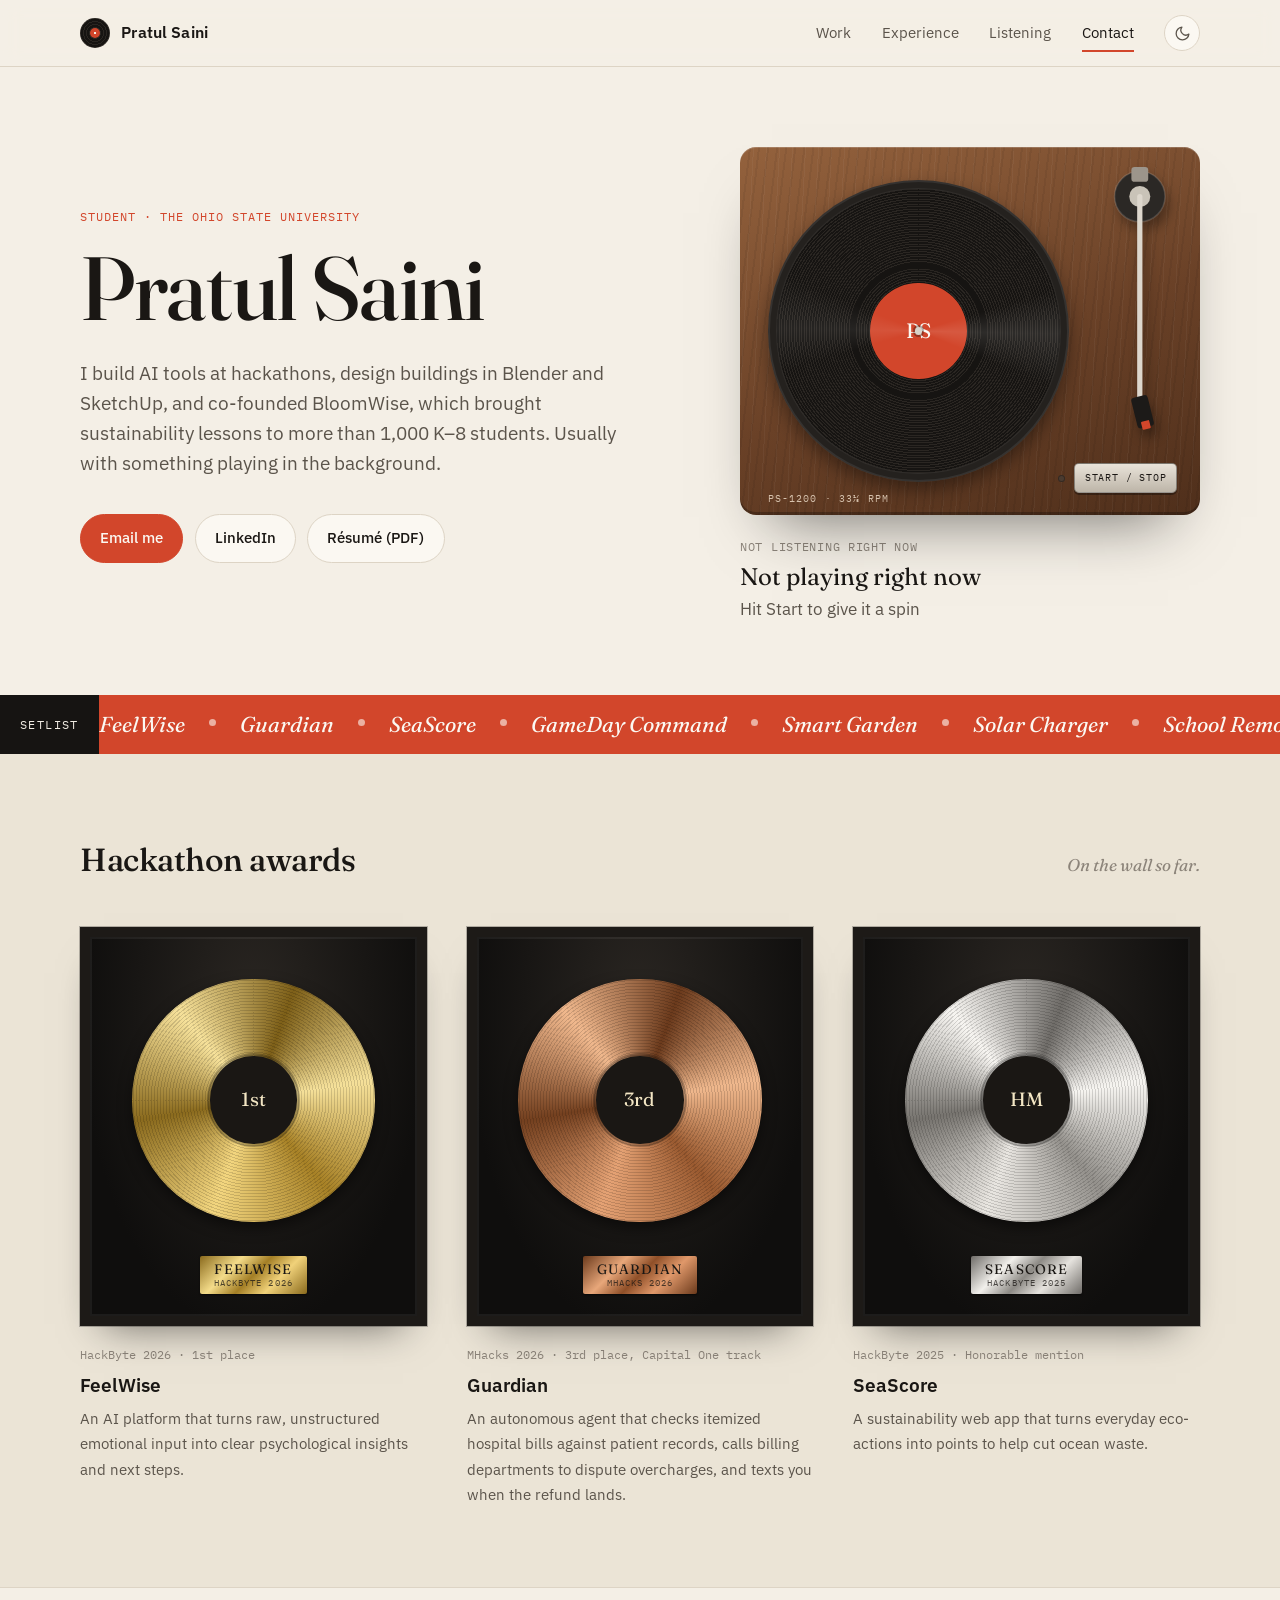
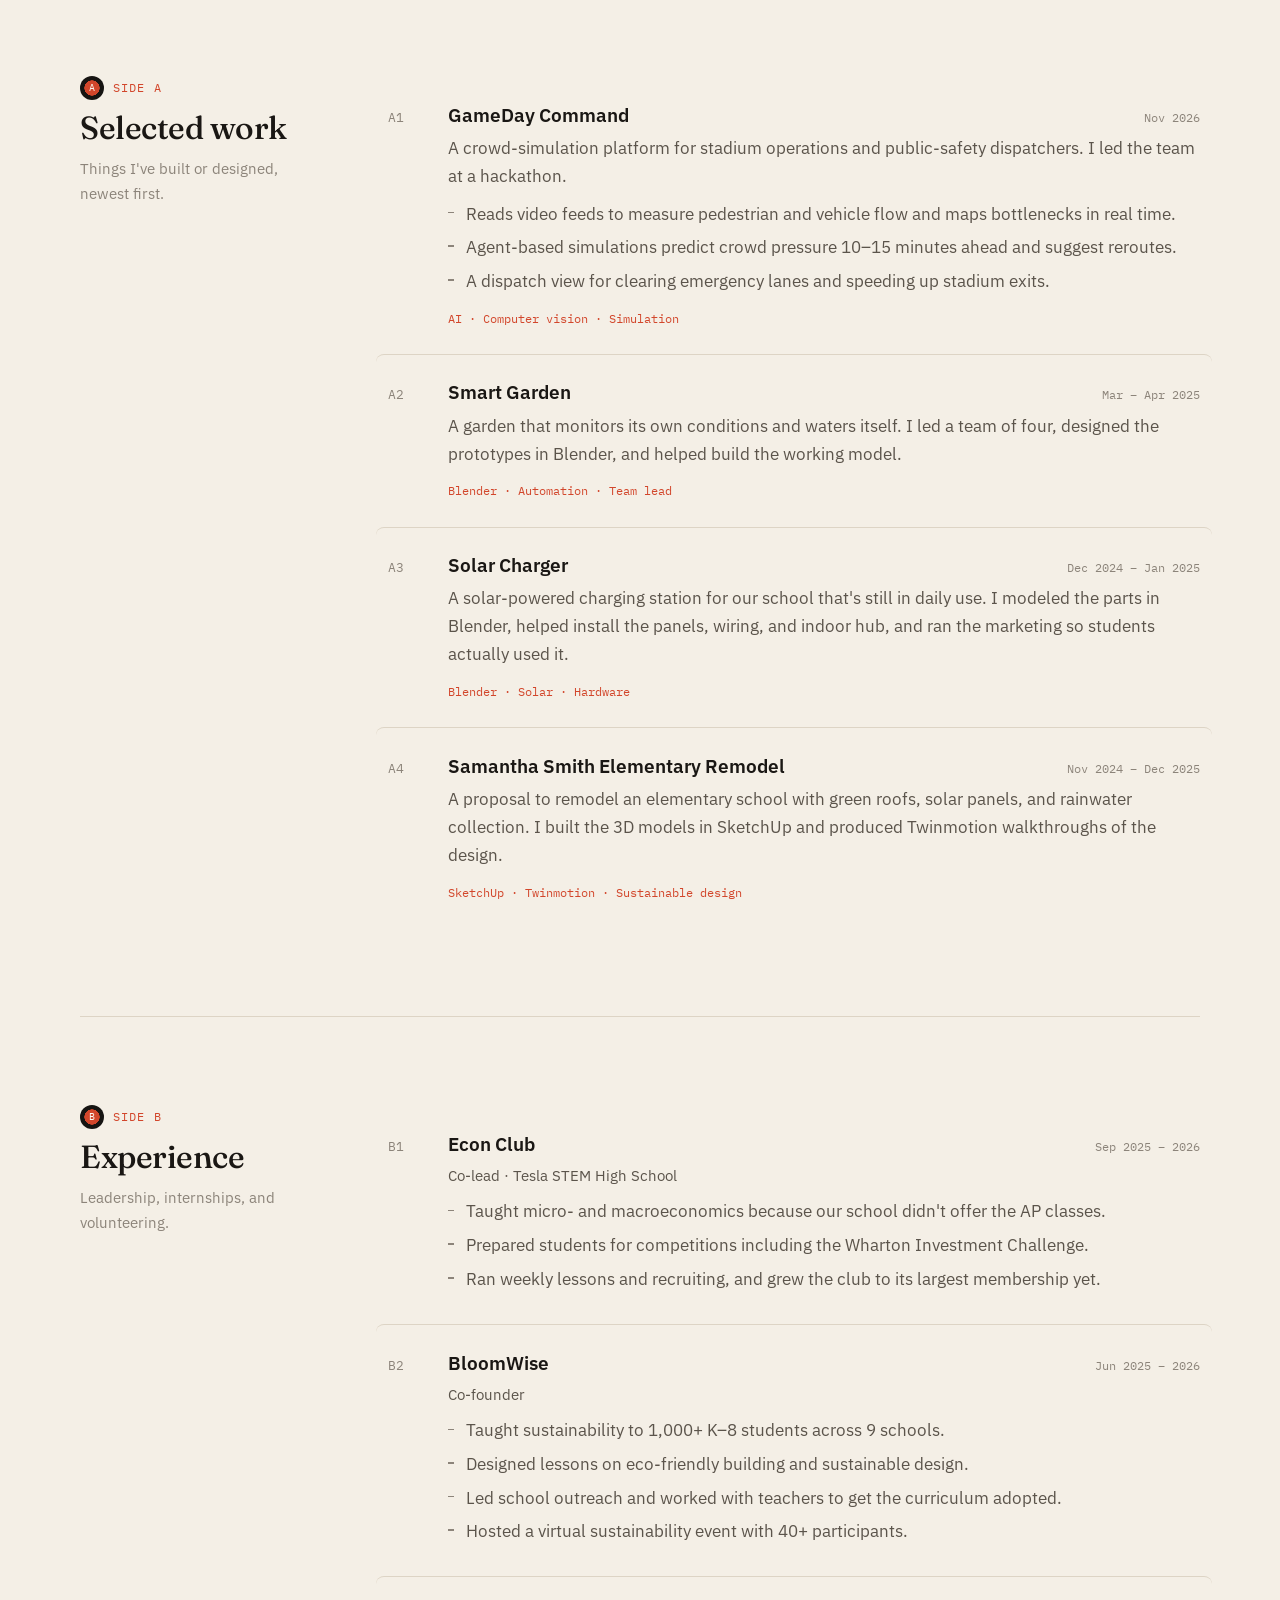
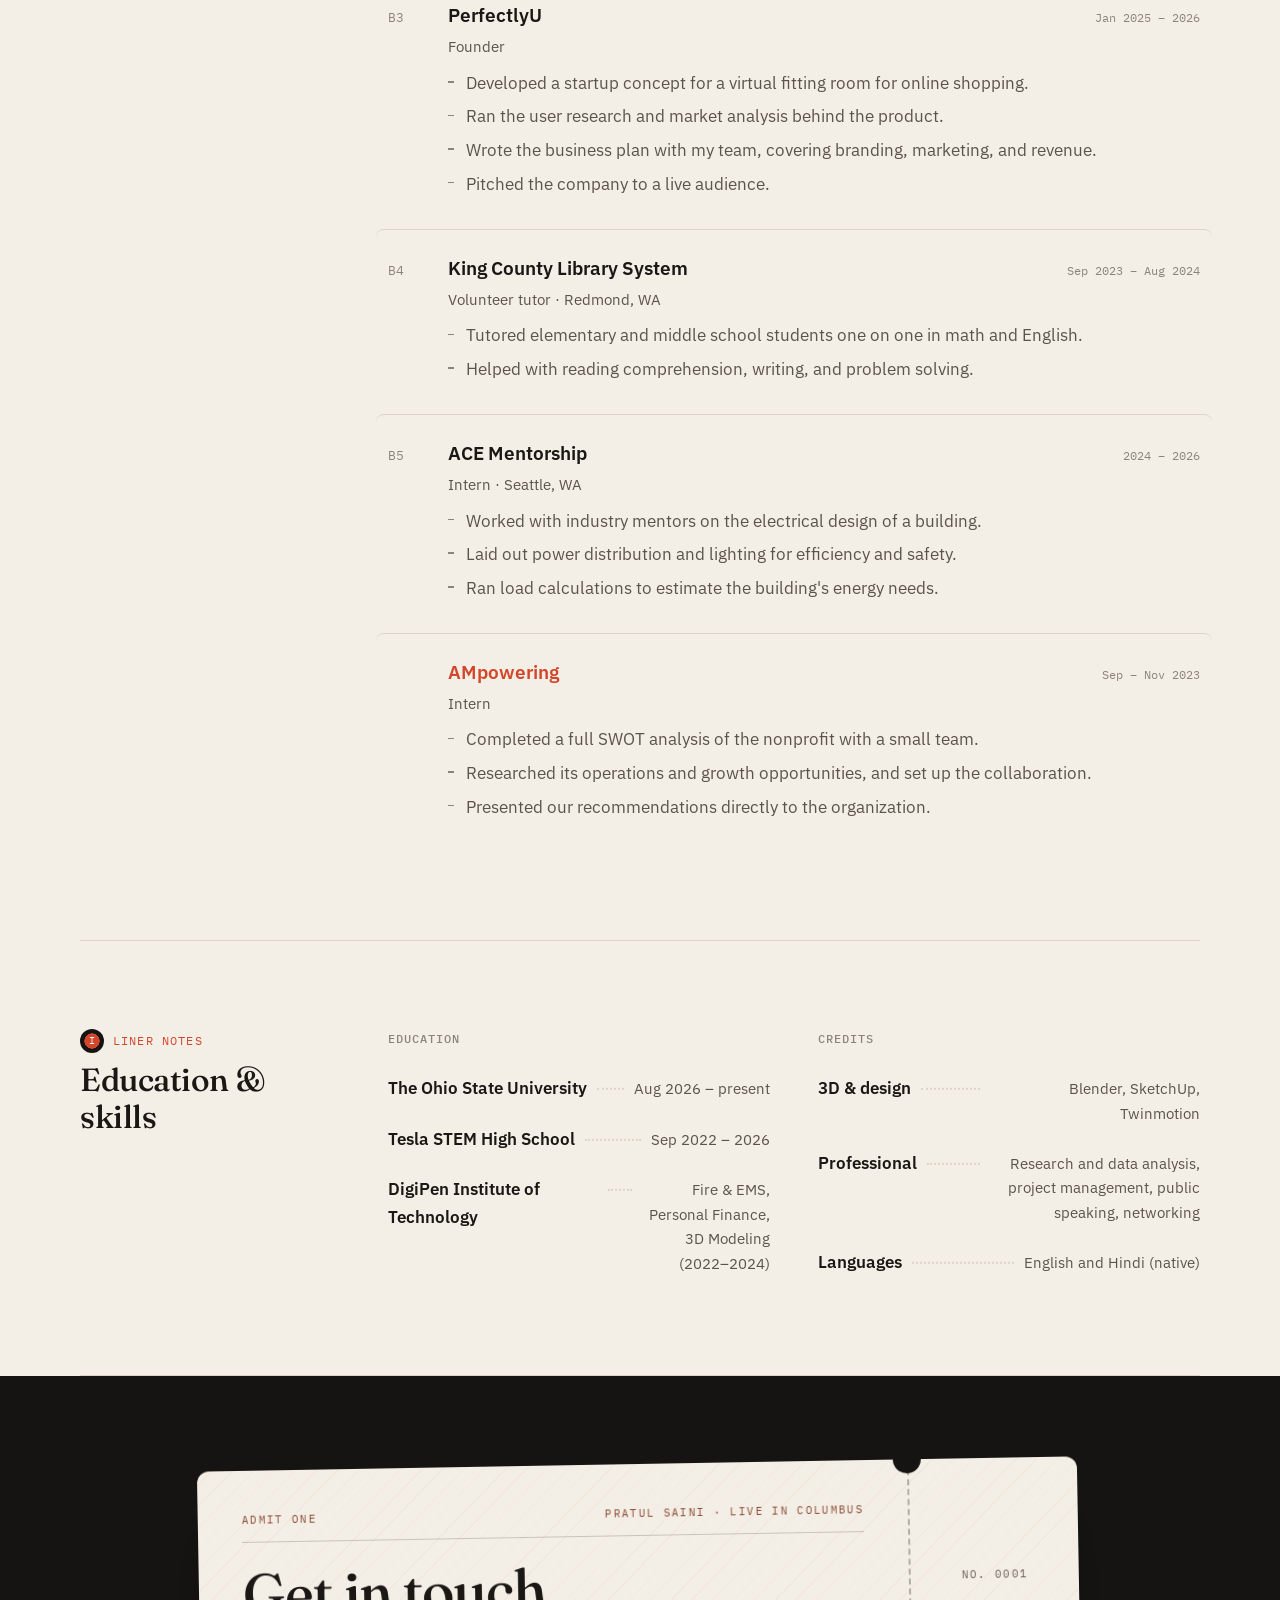
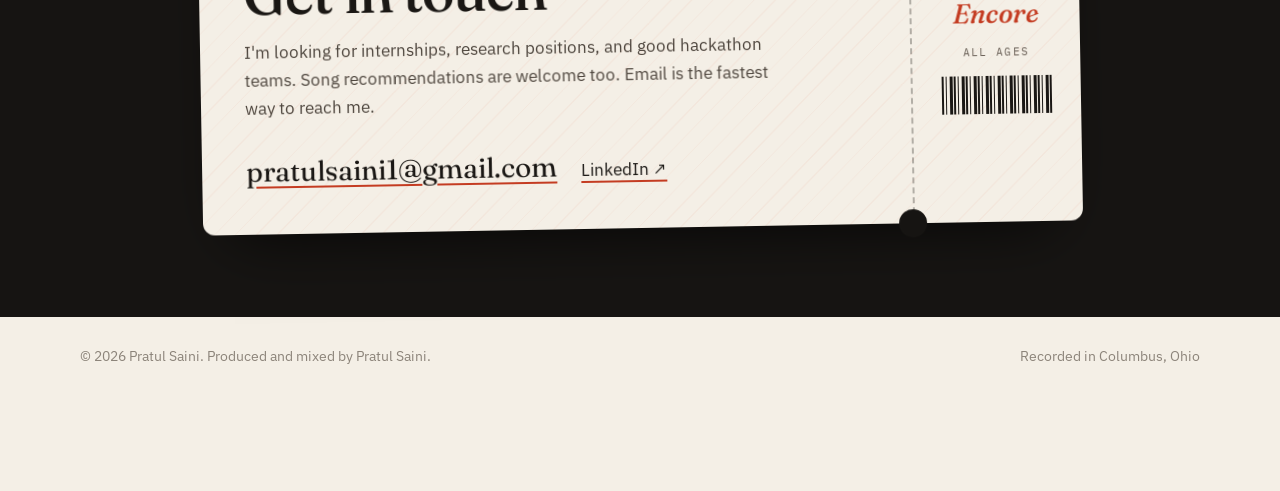
==== public/index.html @ 032ec149 "Turntable, setlist ticker, award plaques, page player, and ticket contact" ====
<!DOCTYPE html>
<html lang="en">
<head>
  <meta charset="UTF-8" />
  <meta name="viewport" content="width=device-width, initial-scale=1.0" />
  <title>Pratul Saini</title>
  <meta name="description" content="Pratul Saini, student at The Ohio State University. Hackathon projects, 3D design, BloomWise, and what I'm listening to." />
  <meta property="og:title" content="Pratul Saini" />
  <meta property="og:description" content="Student at The Ohio State University. Hackathon projects, 3D design, BloomWise, and what I'm listening to." />
  <meta property="og:url" content="https://pratulsaini.fyi" />
  <meta name="theme-color" content="#f4efe6" />
  <link rel="icon" href="data:image/svg+xml,<svg xmlns='http://www.w3.org/2000/svg' viewBox='0 0 100 100'><circle cx='50' cy='50' r='48' fill='%23161412'/><circle cx='50' cy='50' r='34' fill='none' stroke='%23332f2a' stroke-width='2'/><circle cx='50' cy='50' r='26' fill='none' stroke='%23332f2a' stroke-width='2'/><circle cx='50' cy='50' r='17' fill='%23d2462b'/><circle cx='50' cy='50' r='3' fill='%23f4efe6'/></svg>" />
  <link rel="preconnect" href="https://fonts.googleapis.com" />
  <link rel="preconnect" href="https://fonts.gstatic.com" crossorigin />
  <link href="https://fonts.googleapis.com/css2?family=Fraunces:ital,opsz,wght@0,9..144,400;0,9..144,500;0,9..144,600;1,9..144,400;1,9..144,500&family=IBM+Plex+Sans:wght@400;500;600&family=IBM+Plex+Mono:wght@400;500&display=swap" rel="stylesheet" />
  <link rel="stylesheet" href="styles.css" />
  <!-- Apply the saved theme before the page paints. Light is the default. -->
  <script>
    if (localStorage.getItem('theme') === 'dark') document.documentElement.dataset.theme = 'dark';
  </script>
</head>
<body>
  <header class="nav">
    <div class="wrap nav-inner">
      <a href="#top" class="mark">
        <span class="mark-disc" aria-hidden="true"></span>
        <span class="mark-name">Pratul Saini</span>
      </a>
      <nav aria-label="Sections">
        <a href="#work">Work</a>
        <a href="#experience">Experience</a>
        <a href="#listening">Listening</a>
        <a href="#contact">Contact</a>
        <button class="theme-toggle" id="theme-toggle" type="button" aria-label="Switch to dark mode">
          <svg class="icon-moon" viewBox="0 0 24 24" width="17" height="17" aria-hidden="true"><path d="M21 12.8A9 9 0 1 1 11.2 3a7 7 0 0 0 9.8 9.8z" fill="none" stroke="currentColor" stroke-width="1.8" stroke-linecap="round" stroke-linejoin="round"/></svg>
          <svg class="icon-sun" viewBox="0 0 24 24" width="17" height="17" aria-hidden="true"><circle cx="12" cy="12" r="4.2" fill="none" stroke="currentColor" stroke-width="1.8"/><path d="M12 2.5v2.2M12 19.3v2.2M4.6 4.6l1.6 1.6M17.8 17.8l1.6 1.6M2.5 12h2.2M19.3 12h2.2M4.6 19.4l1.6-1.6M17.8 6.2l1.6-1.6" stroke="currentColor" stroke-width="1.8" stroke-linecap="round"/></svg>
        </button>
      </nav>
    </div>
  </header>

  <main id="top">
    <!-- Hero -->
    <section class="hero wrap" id="intro" data-track="Intro">
      <div class="hero-main">
        <p class="kicker">Student · The Ohio State University</p>
        <h1>Pratul Saini</h1>
        <p class="hero-lede">
          I build AI tools at hackathons, design buildings in Blender and SketchUp, and
          co-founded BloomWise, which brought sustainability lessons to more than 1,000 K–8
          students. Usually with something playing in the background.
        </p>
        <div class="actions">
          <a class="btn btn-solid" href="mailto:pratulsaini1@gmail.com">Email me</a>
          <a class="btn" href="https://www.linkedin.com/in/pratul-saini-226a77290" target="_blank" rel="noopener">LinkedIn</a>
          <button class="btn" type="button" id="print-resume">Résumé (PDF)</button>
        </div>
      </div>

      <!-- Turntable + live now playing. Filled in by the script at the bottom. -->
      <div class="player" id="player" aria-live="polite">
        <div class="turntable" id="deck">
          <div class="platter" aria-hidden="true">
            <div class="vinyl"><div class="label" id="label"><span class="label-text">PS</span></div></div>
          </div>
          <svg class="tonearm" viewBox="0 0 70 260" aria-hidden="true">
            <circle cx="35" cy="30" r="24" class="arm-base" />
            <circle cx="35" cy="30" r="10" class="arm-pivot" />
            <rect x="27" y="2" width="16" height="14" rx="3" class="arm-weight" />
            <line x1="35" y1="30" x2="35" y2="224" class="arm-rod" />
            <g transform="rotate(-14 35 224)">
              <rect x="27" y="220" width="16" height="30" rx="3" class="arm-head" />
              <rect x="31" y="244" width="8" height="8" rx="1" class="arm-stylus" />
            </g>
          </svg>
          <p class="tt-brand" aria-hidden="true">PS-1200 · 33⅓ RPM</p>
          <div class="tt-controls">
            <span class="led" aria-hidden="true"></span>
            <button class="tt-start" id="tt-start" type="button" aria-pressed="false">Start / Stop</button>
          </div>
        </div>
        <div class="np">
          <p class="np-status"><span class="eq" aria-hidden="true"><i></i><i></i><i></i><i></i></span><span id="np-status">Checking Spotify…</span></p>
          <p class="np-title"><a id="np-title" target="_blank" rel="noopener">Not playing right now</a></p>
          <p class="np-artist" id="np-artist">Hit Start to give it a spin</p>
        </div>
      </div>
    </section>

    <!-- Setlist ticker -->
    <div class="ticker" aria-label="Setlist">
      <span class="ticker-label">Setlist</span>
      <div class="ticker-window">
        <div class="ticker-track">
          <span>FeelWise</span><span>Guardian</span><span>SeaScore</span><span>GameDay Command</span><span>Smart Garden</span><span>Solar Charger</span><span>School Remodel</span><span>BloomWise</span><span>PerfectlyU</span><span>Econ Club</span>
          <span aria-hidden="true">FeelWise</span><span aria-hidden="true">Guardian</span><span aria-hidden="true">SeaScore</span><span aria-hidden="true">GameDay Command</span><span aria-hidden="true">Smart Garden</span><span aria-hidden="true">Solar Charger</span><span aria-hidden="true">School Remodel</span><span aria-hidden="true">BloomWise</span><span aria-hidden="true">PerfectlyU</span><span aria-hidden="true">Econ Club</span>
        </div>
      </div>
    </div>

    <!-- Awards as record plaques -->
    <section class="band" id="awards" data-track="Awards" aria-labelledby="awards-h">
      <div class="wrap">
        <div class="band-head">
          <h2 id="awards-h">Hackathon awards</h2>
          <p>On the wall so far.</p>
        </div>
        <div class="awards">
          <article class="award">
            <div class="plaque gold" aria-hidden="true">
              <div class="plaque-disc"><span>1st</span></div>
              <p class="plate">FeelWise<small>HackByte 2026</small></p>
            </div>
            <p class="event">HackByte 2026 · 1st place</p>
            <h3>FeelWise</h3>
            <p>An AI platform that turns raw, unstructured emotional input into clear psychological insights and next steps.</p>
          </article>
          <article class="award">
            <div class="plaque bronze" aria-hidden="true">
              <div class="plaque-disc"><span>3rd</span></div>
              <p class="plate">Guardian<small>MHacks 2026</small></p>
            </div>
            <p class="event">MHacks 2026 · 3rd place, Capital One track</p>
            <h3>Guardian</h3>
            <p>An autonomous agent that checks itemized hospital bills against patient records, calls billing departments to dispute overcharges, and texts you when the refund lands.</p>
          </article>
          <article class="award">
            <div class="plaque silver" aria-hidden="true">
              <div class="plaque-disc"><span>HM</span></div>
              <p class="plate">SeaScore<small>HackByte 2025</small></p>
            </div>
            <p class="event">HackByte 2025 · Honorable mention</p>
            <h3>SeaScore</h3>
            <p>A sustainability web app that turns everyday eco-actions into points to help cut ocean waste.</p>
          </article>
        </div>
      </div>
    </section>

    <!-- Work -->
    <section id="work" class="section wrap" data-track="Side A · Selected work">
      <div class="section-head">
        <p class="side" data-letter="A">Side A</p>
        <h2>Selected work</h2>
        <p>Things I've built or designed, newest first.</p>
      </div>
      <div class="tracklist">
        <article class="track">
          <span class="no"><span class="no-num">A1</span><span class="no-play" aria-hidden="true">▶</span><span class="no-eq" aria-hidden="true"><i></i><i></i><i></i></span></span>
          <h3>GameDay Command</h3>
          <span class="time">Nov 2026</span>
          <div class="track-body">
            <p>A crowd-simulation platform for stadium operations and public-safety dispatchers. I led the team at a hackathon.</p>
            <ul class="points">
              <li>Reads video feeds to measure pedestrian and vehicle flow and maps bottlenecks in real time.</li>
              <li>Agent-based simulations predict crowd pressure 10–15 minutes ahead and suggest reroutes.</li>
              <li>A dispatch view for clearing emergency lanes and speeding up stadium exits.</li>
            </ul>
            <p class="stack">AI · Computer vision · Simulation</p>
          </div>
        </article>
        <article class="track">
          <span class="no"><span class="no-num">A2</span><span class="no-play" aria-hidden="true">▶</span><span class="no-eq" aria-hidden="true"><i></i><i></i><i></i></span></span>
          <h3>Smart Garden</h3>
          <span class="time">Mar – Apr 2025</span>
          <div class="track-body">
            <p>A garden that monitors its own conditions and waters itself. I led a team of four, designed the prototypes in Blender, and helped build the working model.</p>
            <p class="stack">Blender · Automation · Team lead</p>
          </div>
        </article>
        <article class="track">
          <span class="no"><span class="no-num">A3</span><span class="no-play" aria-hidden="true">▶</span><span class="no-eq" aria-hidden="true"><i></i><i></i><i></i></span></span>
          <h3>Solar Charger</h3>
          <span class="time">Dec 2024 – Jan 2025</span>
          <div class="track-body">
            <p>A solar-powered charging station for our school that's still in daily use. I modeled the parts in Blender, helped install the panels, wiring, and indoor hub, and ran the marketing so students actually used it.</p>
            <p class="stack">Blender · Solar · Hardware</p>
          </div>
        </article>
        <article class="track">
          <span class="no"><span class="no-num">A4</span><span class="no-play" aria-hidden="true">▶</span><span class="no-eq" aria-hidden="true"><i></i><i></i><i></i></span></span>
          <h3>Samantha Smith Elementary Remodel</h3>
          <span class="time">Nov 2024 – Dec 2025</span>
          <div class="track-body">
            <p>A proposal to remodel an elementary school with green roofs, solar panels, and rainwater collection. I built the 3D models in SketchUp and produced Twinmotion walkthroughs of the design.</p>
            <p class="stack">SketchUp · Twinmotion · Sustainable design</p>
          </div>
        </article>
      </div>
    </section>

    <!-- Experience -->
    <section id="experience" class="section wrap" data-track="Side B · Experience">
      <div class="section-head">
        <p class="side" data-letter="B">Side B</p>
        <h2>Experience</h2>
        <p>Leadership, internships, and volunteering.</p>
      </div>
      <div class="tracklist">
        <article class="track">
          <span class="no"><span class="no-num">B1</span><span class="no-play" aria-hidden="true">▶</span><span class="no-eq" aria-hidden="true"><i></i><i></i><i></i></span></span>
          <h3>Econ Club</h3>
          <span class="time">Sep 2025 – 2026</span>
          <div class="track-body">
            <p class="role">Co-lead · Tesla STEM High School</p>
            <ul class="points">
              <li>Taught micro- and macroeconomics because our school didn't offer the AP classes.</li>
              <li>Prepared students for competitions including the Wharton Investment Challenge.</li>
              <li>Ran weekly lessons and recruiting, and grew the club to its largest membership yet.</li>
            </ul>
          </div>
        </article>
        <article class="track">
          <span class="no"><span class="no-num">B2</span><span class="no-play" aria-hidden="true">▶</span><span class="no-eq" aria-hidden="true"><i></i><i></i><i></i></span></span>
          <h3>BloomWise</h3>
          <span class="time">Jun 2025 – 2026</span>
          <div class="track-body">
            <p class="role">Co-founder</p>
            <ul class="points">
              <li>Taught sustainability to 1,000+ K–8 students across 9 schools.</li>
              <li>Designed lessons on eco-friendly building and sustainable design.</li>
              <li>Led school outreach and worked with teachers to get the curriculum adopted.</li>
              <li>Hosted a virtual sustainability event with 40+ participants.</li>
            </ul>
          </div>
        </article>
        <article class="track">
          <span class="no"><span class="no-num">B3</span><span class="no-play" aria-hidden="true">▶</span><span class="no-eq" aria-hidden="true"><i></i><i></i><i></i></span></span>
          <h3>PerfectlyU</h3>
          <span class="time">Jan 2025 – 2026</span>
          <div class="track-body">
            <p class="role">Founder</p>
            <ul class="points">
              <li>Developed a startup concept for a virtual fitting room for online shopping.</li>
              <li>Ran the user research and market analysis behind the product.</li>
              <li>Wrote the business plan with my team, covering branding, marketing, and revenue.</li>
              <li>Pitched the company to a live audience.</li>
            </ul>
          </div>
        </article>
        <article class="track">
          <span class="no"><span class="no-num">B4</span><span class="no-play" aria-hidden="true">▶</span><span class="no-eq" aria-hidden="true"><i></i><i></i><i></i></span></span>
          <h3>King County Library System</h3>
          <span class="time">Sep 2023 – Aug 2024</span>
          <div class="track-body">
            <p class="role">Volunteer tutor · Redmond, WA</p>
            <ul class="points">
              <li>Tutored elementary and middle school students one on one in math and English.</li>
              <li>Helped with reading comprehension, writing, and problem solving.</li>
            </ul>
          </div>
        </article>
        <article class="track">
          <span class="no"><span class="no-num">B5</span><span class="no-play" aria-hidden="true">▶</span><span class="no-eq" aria-hidden="true"><i></i><i></i><i></i></span></span>
          <h3>ACE Mentorship</h3>
          <span class="time">2024 – 2026</span>
          <div class="track-body">
            <p class="role">Intern · Seattle, WA</p>
            <ul class="points">
              <li>Worked with industry mentors on the electrical design of a building.</li>
              <li>Laid out power distribution and lighting for efficiency and safety.</li>
              <li>Ran load calculations to estimate the building's energy needs.</li>
            </ul>
          </div>
        </article>
        <article class="track">
          <span class="no"><span class="no-num">B6</span><span class="no-play" aria-hidden="true">▶</span><span class="no-eq" aria-hidden="true"><i></i><i></i><i></i></span></span>
          <h3>AMpowering</h3>
          <span class="time">Sep – Nov 2023</span>
          <div class="track-body">
            <p class="role">Intern</p>
            <ul class="points">
              <li>Completed a full SWOT analysis of the nonprofit with a small team.</li>
              <li>Researched its operations and growth opportunities, and set up the collaboration.</li>
              <li>Presented our recommendations directly to the organization.</li>
            </ul>
          </div>
        </article>
      </div>
    </section>

    <!-- Listening (hidden until listening data loads) -->
    <section id="listening" class="section full wrap" data-track="On repeat" hidden>
      <div class="section-head">
        <p class="side" data-letter="♪">On repeat</p>
        <h2>What I'm listening to</h2>
        <p>Pulled live from my Spotify listening history. Top picks cover the last month.</p>
      </div>
      <div class="listening">
        <div>
          <h3 class="col-title">Top tracks</h3>
          <ol class="music-list" id="top-tracks"></ol>
        </div>
        <div>
          <h3 class="col-title">Top artists</h3>
          <ol class="music-list artists" id="top-artists"></ol>
        </div>
        <div>
          <h3 class="col-title">Recently played</h3>
          <ul class="music-list" id="recent"></ul>
        </div>
      </div>
    </section>

    <!-- Education & skills -->
    <section id="education" class="section wrap" data-track="Liner notes">
      <div class="section-head">
        <p class="side" data-letter="i">Liner notes</p>
        <h2>Education &amp; skills</h2>
      </div>
      <div class="two-col">
        <div>
          <h3 class="col-title">Education</h3>
          <ul class="credits">
            <li><strong>The Ohio State University</strong><span class="dots"></span><span class="val">Aug 2026 – present</span></li>
            <li><strong>Tesla STEM High School</strong><span class="dots"></span><span class="val">Sep 2022 – 2026</span></li>
            <li><strong>DigiPen Institute of Technology</strong><span class="dots"></span><span class="val">Fire &amp; EMS, Personal Finance, 3D Modeling (2022–2024)</span></li>
          </ul>
        </div>
        <div>
          <h3 class="col-title">Credits</h3>
          <ul class="credits">
            <li><strong>3D &amp; design</strong><span class="dots"></span><span class="val">Blender, SketchUp, Twinmotion</span></li>
            <li><strong>Professional</strong><span class="dots"></span><span class="val">Research and data analysis, project management, public speaking, networking</span></li>
            <li><strong>Languages</strong><span class="dots"></span><span class="val">English and Hindi (native)</span></li>
          </ul>
        </div>
      </div>
    </section>

    <!-- Contact as a concert ticket -->
    <section id="contact" class="contact" data-track="Encore · Get in touch">
      <div class="wrap">
        <div class="ticket">
          <div class="ticket-main">
            <p class="ticket-top"><span>Admit one</span><span>Pratul Saini · Live in Columbus</span></p>
            <h2>Get in touch</h2>
            <p class="ticket-copy">I'm looking for internships, research positions, and good hackathon teams. Song recommendations are welcome too. Email is the fastest way to reach me.</p>
            <div class="ticket-links">
              <a class="ticket-email" href="mailto:pratulsaini1@gmail.com">pratulsaini1@gmail.com</a>
              <a href="https://www.linkedin.com/in/pratul-saini-226a77290" target="_blank" rel="noopener">LinkedIn ↗</a>
            </div>
          </div>
          <div class="ticket-stub" aria-hidden="true">
            <span>No. 0001</span>
            <strong>Encore</strong>
            <span>All ages</span>
            <span class="barcode"></span>
          </div>
        </div>
      </div>
    </section>
  </main>

  <footer class="footer">
    <div class="wrap footer-inner">
      <p>© <span id="year">2026</span> Pratul Saini. Produced and mixed by Pratul Saini.</p>
      <p>Recorded in Columbus, Ohio</p>
    </div>
  </footer>

  <!-- Page player: the page as a song -->
  <div class="dock" id="dock" aria-label="Page player">
    <div class="dock-buttons">
      <button class="dock-btn" id="dock-prev" type="button" aria-label="Previous section">
        <svg viewBox="0 0 24 24" width="16" height="16" aria-hidden="true"><path d="M6 5v14" stroke="currentColor" stroke-width="2.2" stroke-linecap="round"/><path d="M19 5.5v13L9 12z" fill="currentColor"/></svg>
      </button>
      <button class="dock-btn" id="dock-next" type="button" aria-label="Next section">
        <svg viewBox="0 0 24 24" width="16" height="16" aria-hidden="true"><path d="M18 5v14" stroke="currentColor" stroke-width="2.2" stroke-linecap="round"/><path d="M5 5.5v13L15 12z" fill="currentColor"/></svg>
      </button>
    </div>
    <div class="dock-main">
      <p class="dock-title"><span class="dock-label">Now reading</span><span id="dock-side">Intro</span></p>
      <div class="dock-progress">
        <span id="dock-elapsed">0:00</span>
        <div class="dock-bar" id="dock-bar" aria-hidden="true"><div class="dock-fill" id="dock-fill"></div></div>
        <span id="dock-total">0:00</span>
      </div>
    </div>
    <p class="dock-live" id="dock-live" hidden><span class="eq on" aria-hidden="true"><i></i><i></i><i></i><i></i></span><span id="dock-song"></span></p>
  </div>

  <script>
  (() => {
    const $ = (id) => document.getElementById(id);
    $('year').textContent = new Date().getFullYear();

    // ---------- Theme toggle (light by default, choice is remembered) ----------
    const root = document.documentElement;
    const toggle = $('theme-toggle');
    const meta = document.querySelector('meta[name="theme-color"]');
    const syncTheme = () => {
      const dark = root.dataset.theme === 'dark';
      toggle.setAttribute('aria-label', dark ? 'Switch to light mode' : 'Switch to dark mode');
      meta.setAttribute('content', dark ? '#141312' : '#f4efe6');
    };
    toggle.addEventListener('click', () => {
      const dark = root.dataset.theme !== 'dark';
      if (dark) root.dataset.theme = 'dark'; else delete root.dataset.theme;
      localStorage.setItem('theme', dark ? 'dark' : 'light');
      syncTheme();
    });
    syncTheme();

    // "Résumé (PDF)" opens the print dialog; print styles turn the page into a clean résumé.
    $('print-resume').addEventListener('click', () => window.print());

    // Underline the nav link for the section on screen.
    const links = [...document.querySelectorAll('.nav nav a')];
    const spy = new IntersectionObserver((entries) => {
      entries.forEach((e) => {
        if (!e.isIntersecting) return;
        links.forEach((a) => a.classList.toggle('active', a.getAttribute('href') === '#' + e.target.id));
      });
    }, { rootMargin: '-45% 0px -50% 0px' });
    ['work', 'experience', 'listening', 'contact'].forEach((id) => spy.observe($(id)));

    // The tracklist row you're reading gets the "now playing" bars.
    const rows = [...document.querySelectorAll('.track')];
    const rowSpy = new IntersectionObserver((entries) => {
      entries.forEach((e) => { if (e.isIntersecting) rows.forEach((r) => r.classList.toggle('current', r === e.target)); });
    }, { rootMargin: '-40% 0px -55% 0px' });
    rows.forEach((r) => rowSpy.observe(r));

    // ---------- Turntable ----------
    const deck = $('deck');
    const startBtn = $('tt-start');
    let manual = false;
    startBtn.addEventListener('click', () => {
      manual = !manual;
      deck.classList.toggle('manual', manual);
      startBtn.setAttribute('aria-pressed', String(manual));
    });

    // ---------- Page player (dock) ----------
    const dock = $('dock');
    const sections = [...document.querySelectorAll('[data-track]')];
    const fmt = (ms) => { const s = Math.max(0, Math.floor(ms / 1000)); return Math.floor(s / 60) + ':' + String(s % 60).padStart(2, '0'); };
    const words = (document.querySelector('main').innerText || '').split(/\s+/).length;
    const totalMs = Math.max(60, Math.round((words / 220) * 60)) * 1000; // reading time
    $('dock-total').textContent = fmt(totalMs);

    const visibleSections = () => sections.filter((s) => !s.hidden);
    const currentIndex = () => {
      const list = visibleSections();
      let idx = 0;
      list.forEach((s, i) => { if (s.getBoundingClientRect().top <= innerHeight * 0.35) idx = i; });
      return idx;
    };
    let ticking = false;
    const onScroll = () => {
      if (ticking) return;
      ticking = true;
      requestAnimationFrame(() => {
        ticking = false;
        const max = document.documentElement.scrollHeight - innerHeight;
        const p = max > 0 ? Math.min(1, Math.max(0, scrollY / max)) : 0;
        $('dock-fill').style.width = (p * 100).toFixed(2) + '%';
        $('dock-elapsed').textContent = fmt(p * totalMs);
        dock.classList.toggle('show', scrollY > 320);
        $('dock-side').textContent = visibleSections()[currentIndex()].dataset.track;
      });
    };
    addEventListener('scroll', onScroll, { passive: true });
    addEventListener('resize', onScroll);
    onScroll();

    const go = (el) => el.scrollIntoView({ behavior: 'smooth', block: 'start' });
    $('dock-next').addEventListener('click', () => {
      const list = visibleSections(); const i = currentIndex();
      if (i < list.length - 1) go(list[i + 1]);
    });
    $('dock-prev').addEventListener('click', () => {
      const list = visibleSections(); const i = currentIndex();
      // Like a music player: first press restarts the current section, second goes back one.
      if (list[i].getBoundingClientRect().top < -60) go(list[i]);
      else if (i > 0) go(list[i - 1]);
      else scrollTo({ top: 0, behavior: 'smooth' });
    });
    $('dock-bar').addEventListener('click', (e) => {
      const r = e.currentTarget.getBoundingClientRect();
      const max = document.documentElement.scrollHeight - innerHeight;
      scrollTo({ top: ((e.clientX - r.left) / r.width) * max, behavior: 'smooth' });
    });

    // ---------- Live listening (Spotify history via Last.fm) ----------
    const safeUrl = (u) => (typeof u === 'string' && u.startsWith('https://open.spotify.com/') ? u : null);
    const safeImg = (u) => (typeof u === 'string' && u.startsWith('https://') ? u : null);
    const ago = (iso) => {
      const m = Math.round((Date.now() - new Date(iso).getTime()) / 60000);
      if (!isFinite(m)) return '';
      if (m < 1) return 'just now';
      if (m < 60) return m + ' min ago';
      const h = Math.round(m / 60);
      if (h < 24) return h + (h === 1 ? ' hour ago' : ' hours ago');
      const d = Math.round(h / 24);
      return d + (d === 1 ? ' day ago' : ' days ago');
    };
    const el = (tag, cls, text) => {
      const e = document.createElement(tag);
      if (cls) e.className = cls;
      if (text != null) e.textContent = text;
      return e;
    };
    const art = (src, cls) => {
      const s = safeImg(src);
      if (!s) return el('span', cls + ' blank');
      const img = el('img', cls);
      img.src = s; img.alt = ''; img.loading = 'lazy'; img.decoding = 'async';
      return img;
    };

    function setPlayer(mode, t, statusText) {
      deck.classList.toggle('playing', mode === 'playing');
      $('player').dataset.mode = mode;
      $('np-status').textContent = statusText;

      const title = $('np-title');
      title.textContent = t ? t.name : 'Not playing right now';
      const href = t && safeUrl(t.url);
      if (href) title.href = href; else title.removeAttribute('href');
      $('np-artist').textContent = t ? t.artists : 'Hit Start to give it a spin';

      const img = safeImg(t && t.image);
      $('label').style.backgroundImage = img ? 'url("' + img.replace(/"/g, '%22') + '")' : '';
      $('label').classList.toggle('has-art', Boolean(img));

      const live = mode === 'playing' && t;
      $('dock-live').hidden = !live;
      if (live) $('dock-song').textContent = t.name + ' — ' + t.artists;
    }

    function renderLists(data) {
      const tracks = $('top-tracks'), artists = $('top-artists'), recent = $('recent');
      tracks.replaceChildren(); artists.replaceChildren(); recent.replaceChildren();

      const row = (item, sub, side, round) => {
        const li = el('li');
        const href = safeUrl(item.url);
        const wrap = href ? el('a', 'row') : el('div', 'row');
        if (href) { wrap.href = href; wrap.target = '_blank'; wrap.rel = 'noopener'; }
        wrap.append(art(item.image, round ? 'art round' : 'art'));
        const text = el('span', 'row-text');
        text.append(el('strong', null, item.name), el('span', null, sub));
        wrap.append(text);
        if (side) wrap.append(el('span', 'row-side', side));
        li.append(wrap);
        return li;
      };

      (data.topTracks || []).forEach((t) => tracks.append(row(t, t.artists, t.plays ? t.plays + ' plays' : null)));
      (data.topArtists || []).forEach((a) => artists.append(row(a, a.detail || 'Artist', null, true)));
      (data.recent || []).slice(0, 5).forEach((t) => recent.append(row(t, t.artists, ago(t.playedAt))));

      const any = (data.topTracks || []).length || (data.topArtists || []).length || (data.recent || []).length;
      $('listening').hidden = !any;
      onScroll();
    }

    async function load() {
      try {
        const res = await fetch('/api/spotify', { headers: { Accept: 'application/json' } });
        const data = await res.json();
        if (!data.configured || data.error) throw new Error('offline');

        const now = data.now;
        const last = (data.recent || [])[0];
        if (now && now.isPlaying) setPlayer('playing', now, 'Listening now');
        else if (last) setPlayer('recent', last, 'Last played ' + ago(last.playedAt));
        else setPlayer('idle', null, 'Not listening right now');
        renderLists(data);
      } catch (e) {
        setPlayer('idle', null, 'Not listening right now');
      }
    }

    load();
    setInterval(() => { if (!document.hidden) load(); }, 30000);
    document.addEventListener('visibilitychange', () => { if (!document.hidden) load(); });
  })();
  </script>
</body>
</html>
---- public/styles.css ----
/* ---------- Theme: album sleeve (light, default) and vinyl (dark) ---------- */
:root {
  --bg: #f4efe6;
  --bg-alt: #ebe4d6;
  --paper: #fbf8f2;
  --text: #1a1714;
  --muted: #5b544b;
  --faint: #8c847a;
  --line: #ddd4c5;
  --accent: #d2462b;        /* record-label red */
  --accent-ink: #fbf8f2;
  --vinyl: #161412;
  --groove: #2a2622;
  --plinth:
    repeating-linear-gradient(97deg, rgba(0, 0, 0, 0.06) 0 2px, transparent 2px 9px),
    repeating-linear-gradient(93deg, rgba(255, 255, 255, 0.04) 0 1px, transparent 1px 13px),
    linear-gradient(160deg, #94623d, #6a4127 55%, #4f2f1b);
  --plinth-ink: rgba(255, 240, 220, 0.75);
  --dock-bg: rgba(251, 248, 242, 0.88);
  --serif: "Fraunces", Georgia, "Times New Roman", serif;
  --sans: "IBM Plex Sans", system-ui, -apple-system, "Segoe UI", sans-serif;
  --mono: "IBM Plex Mono", ui-monospace, Menlo, Consolas, monospace;
}

:root[data-theme="dark"] {
  --bg: #141312;
  --bg-alt: #1b1a18;
  --paper: #201e1c;
  --text: #f1ece3;
  --muted: #b3aca1;
  --faint: #7f786e;
  --line: #2f2c29;
  --accent: #ff6b4a;
  --accent-ink: #141312;
  --vinyl: #0b0a09;
  --groove: #24211e;
  --plinth: linear-gradient(160deg, #2c2926, #191715 60%, #121110);
  --plinth-ink: rgba(241, 236, 227, 0.55);
  --dock-bg: rgba(32, 30, 28, 0.9);
}

/* ---------- Base ---------- */
* { box-sizing: border-box; margin: 0; padding: 0; }
[hidden] { display: none !important; }
html { scroll-behavior: smooth; scroll-padding-top: 76px; }
body {
  font-family: var(--sans);
  font-size: 1.0625rem;
  line-height: 1.65;
  background: var(--bg);
  color: var(--text);
  -webkit-font-smoothing: antialiased;
  text-rendering: optimizeLegibility;
  padding-bottom: 96px; /* room for the page player */
  transition: background-color 0.25s ease, color 0.25s ease;
}
::selection { background: color-mix(in srgb, var(--accent) 25%, transparent); }
a { color: inherit; }
button { font: inherit; color: inherit; }
:focus-visible { outline: 2px solid var(--accent); outline-offset: 3px; border-radius: 4px; }

.wrap { width: min(1120px, 90%); margin: 0 auto; }

h1, h2 {
  font-family: var(--serif);
  font-optical-sizing: auto;
  font-weight: 500;
  letter-spacing: -0.015em;
}

/* Shared equalizer bars */
.eq { display: none; align-items: flex-end; gap: 2px; height: 12px; }
.eq i { width: 3px; background: var(--accent); border-radius: 1px; animation: eq 0.9s ease-in-out infinite; }
.eq i:nth-child(2) { animation-delay: -0.3s; }
.eq i:nth-child(3) { animation-delay: -0.6s; }
.eq i:nth-child(4) { animation-delay: -0.15s; }
.eq.on { display: inline-flex; }
@keyframes eq { 0%, 100% { height: 3px; } 50% { height: 12px; } }

/* ---------- Nav ---------- */
.nav {
  position: sticky; top: 0; z-index: 20;
  background: color-mix(in srgb, var(--bg) 90%, transparent);
  backdrop-filter: saturate(140%) blur(10px);
  -webkit-backdrop-filter: saturate(140%) blur(10px);
  border-bottom: 1px solid var(--line);
}
.nav-inner { display: flex; align-items: center; justify-content: space-between; height: 66px; }

.mark { display: flex; align-items: center; gap: 0.7rem; text-decoration: none; }
.mark-disc {
  position: relative; width: 30px; height: 30px; border-radius: 50%;
  background: repeating-radial-gradient(circle, var(--vinyl) 0 2px, var(--groove) 2px 3px);
  transition: transform 0.8s ease;
}
.mark-disc::after {
  content: ""; position: absolute; inset: 32%; border-radius: 50%;
  background: radial-gradient(circle, var(--bg) 0 18%, var(--accent) 20%);
}
.mark:hover .mark-disc { transform: rotate(360deg); }
.mark-name { font-weight: 600; font-size: 0.98rem; letter-spacing: 0.01em; }

.nav nav { display: flex; align-items: center; gap: 1.9rem; }
.nav nav a {
  position: relative; font-size: 0.92rem; color: var(--muted); text-decoration: none;
  padding: 0.3rem 0; transition: color 0.15s;
}
.nav nav a::after {
  content: ""; position: absolute; left: 0; right: 0; bottom: -2px; height: 1.5px;
  background: var(--accent); transform: scaleX(0); transform-origin: left; transition: transform 0.25s ease;
}
.nav nav a:hover, .nav nav a.active { color: var(--text); }
.nav nav a.active::after { transform: scaleX(1); }

.theme-toggle {
  display: grid; place-items: center; width: 36px; height: 36px;
  border: 1px solid var(--line); border-radius: 50%;
  background: var(--paper); color: var(--muted); cursor: pointer;
  transition: color 0.15s, border-color 0.15s;
}
.theme-toggle:hover { color: var(--accent); border-color: var(--accent); }
.theme-toggle .icon-sun { display: none; }
:root[data-theme="dark"] .theme-toggle .icon-sun { display: block; }
:root[data-theme="dark"] .theme-toggle .icon-moon { display: none; }

/* ---------- Hero ---------- */
.hero {
  display: grid; grid-template-columns: minmax(0, 1.15fr) minmax(0, 1fr);
  gap: 4rem; align-items: center;
  padding: 5rem 0 4.5rem;
}
.kicker {
  font-family: var(--mono); font-size: 0.78rem; letter-spacing: 0.08em; text-transform: uppercase;
  color: var(--accent); margin-bottom: 1.1rem;
}
.hero h1 { font-size: clamp(3rem, 7.5vw, 5.6rem); line-height: 0.98; margin-bottom: 1.6rem; }
.hero-lede { font-size: 1.18rem; line-height: 1.6; color: var(--muted); max-width: 34em; }

.actions { display: flex; flex-wrap: wrap; gap: 0.7rem; margin-top: 2.2rem; }
.btn {
  display: inline-flex; align-items: center; gap: 0.4rem;
  padding: 0.72rem 1.2rem; border-radius: 999px;
  border: 1px solid var(--line); background: var(--paper); color: var(--text);
  font-size: 0.94rem; font-weight: 500; text-decoration: none; cursor: pointer;
  transition: border-color 0.15s, background-color 0.15s, color 0.15s;
}
.btn:hover { border-color: var(--text); }
.btn-solid { background: var(--accent); border-color: var(--accent); color: var(--accent-ink); }
.btn-solid:hover { background: color-mix(in srgb, var(--accent) 85%, var(--text)); border-color: transparent; }

/* ---------- Turntable ---------- */
.player { justify-self: end; width: 100%; max-width: 460px; }
.turntable {
  position: relative; width: 100%; aspect-ratio: 1.25;
  border-radius: 16px; background: var(--plinth);
  box-shadow:
    0 34px 60px -32px rgba(0, 0, 0, 0.55),
    inset 0 1px 0 rgba(255, 255, 255, 0.18),
    inset 0 -3px 0 rgba(0, 0, 0, 0.25);
}
:root[data-theme="dark"] .turntable { box-shadow: 0 34px 60px -32px rgba(0, 0, 0, 0.9), inset 0 0 0 1px rgba(255, 255, 255, 0.07); }

.platter {
  position: absolute; left: 6%; top: 9%; height: 82%; aspect-ratio: 1; border-radius: 50%;
  background: radial-gradient(circle, #3a3632 0 60%, #24211e 61% 100%);
  box-shadow: 0 8px 18px rgba(0, 0, 0, 0.4), inset 0 0 0 2px rgba(255, 255, 255, 0.08);
}
.vinyl {
  position: absolute; inset: 3%; border-radius: 50%;
  background:
    radial-gradient(circle, transparent 0 31%, var(--vinyl) 31.5% 34%, transparent 34.5%),
    repeating-radial-gradient(circle, var(--vinyl) 0 1.5px, var(--groove) 1.5px 2.5px);
  box-shadow: 0 0 0 1px rgba(255, 255, 255, 0.06);
  animation: spin 1.8s linear infinite; animation-play-state: paused;
}
/* Sheen that stays still while the record turns */
.platter::after {
  content: ""; position: absolute; inset: 3%; border-radius: 50%; pointer-events: none;
  background: conic-gradient(from 30deg, transparent 0 12%, rgba(255, 255, 255, 0.1) 17%, transparent 23% 62%, rgba(255, 255, 255, 0.07) 67%, transparent 73%);
}
.label {
  position: absolute; inset: 33%; border-radius: 50%;
  background: var(--accent) center / cover no-repeat;
  display: grid; place-items: center;
}
.label-text { font-family: var(--serif); font-size: clamp(0.9rem, 2.2vw, 1.3rem); color: var(--accent-ink); letter-spacing: -0.02em; }
.label.has-art .label-text { display: none; }
.label::after { content: ""; position: absolute; inset: 46%; border-radius: 50%; background: #d8d2c8; box-shadow: 0 0 0 2px rgba(0, 0, 0, 0.3); }
@keyframes spin { to { transform: rotate(360deg); } }

.tonearm {
  position: absolute; right: 5%; top: 5%; width: 16%; height: auto;
  transform-origin: 50% 11.5%; transform: rotate(0deg);
  transition: transform 1.2s cubic-bezier(0.3, 0.7, 0.2, 1);
  filter: drop-shadow(4px 8px 6px rgba(0, 0, 0, 0.35));
}
.arm-base { fill: #2b2825; stroke: rgba(255, 255, 255, 0.15); stroke-width: 1.5; }
.arm-pivot { fill: #c9c3b8; }
.arm-weight { fill: #9c958b; }
.arm-rod { stroke: #ddd7cd; stroke-width: 5; stroke-linecap: round; }
.arm-head { fill: #1c1a18; }
.arm-stylus { fill: var(--accent); }

.turntable.playing .vinyl, .turntable.manual .vinyl { animation-play-state: running; }
.turntable.playing .tonearm, .turntable.manual .tonearm { transform: rotate(28deg); }

.tt-brand {
  position: absolute; left: 6%; bottom: 2.2%;
  font-family: var(--mono); font-size: 0.6rem; letter-spacing: 0.12em; color: var(--plinth-ink);
}
.tt-controls { position: absolute; right: 5%; bottom: 6%; display: flex; align-items: center; gap: 0.6rem; }
.led { width: 7px; height: 7px; border-radius: 50%; background: #4a3b30; box-shadow: inset 0 0 0 1px rgba(0, 0, 0, 0.3); transition: background-color 0.3s, box-shadow 0.3s; }
.turntable.playing .led, .turntable.manual .led { background: #ff5a3c; box-shadow: 0 0 8px 2px rgba(255, 90, 60, 0.6); }
.tt-start {
  padding: 0.35rem 0.6rem; border-radius: 5px; cursor: pointer;
  border: 1px solid rgba(0, 0, 0, 0.35); background: linear-gradient(#e9e3d9, #bdb5a8); color: #1a1714;
  font-family: var(--mono); font-size: 0.62rem; letter-spacing: 0.08em; text-transform: uppercase;
  box-shadow: 0 2px 0 rgba(0, 0, 0, 0.35);
}
.tt-start:active, .tt-start[aria-pressed="true"] { transform: translateY(1px); box-shadow: 0 1px 0 rgba(0, 0, 0, 0.35); }

.np { margin-top: 1.4rem; }
.np-status {
  display: flex; align-items: center; gap: 0.55rem;
  font-family: var(--mono); font-size: 0.74rem; letter-spacing: 0.06em; text-transform: uppercase; color: var(--faint);
}
.player[data-mode="playing"] .np-status .eq { display: inline-flex; }
.player[data-mode="playing"] .np-status { color: var(--accent); }
.np-title { font-family: var(--serif); font-size: 1.5rem; line-height: 1.2; margin-top: 0.4rem; }
.np-title a { text-decoration: none; }
.np-title a[href]:hover { text-decoration: underline; text-decoration-color: var(--accent); text-underline-offset: 4px; }
.np-artist { color: var(--muted); margin-top: 0.15rem; }

/* ---------- Setlist ticker ---------- */
.ticker {
  display: flex; align-items: stretch; overflow: hidden;
  background: var(--accent); color: var(--accent-ink);
}
.ticker-label {
  flex: none; display: flex; align-items: center; padding: 0 1.25rem;
  background: var(--vinyl); color: #f1ece3;
  font-family: var(--mono); font-size: 0.72rem; letter-spacing: 0.12em; text-transform: uppercase;
}
.ticker-window { overflow: hidden; flex: 1; }
.ticker-track { display: flex; width: max-content; animation: marquee 45s linear infinite; }
.ticker:hover .ticker-track { animation-play-state: paused; }
.ticker-track span {
  font-family: var(--serif); font-style: italic; font-size: 1.35rem; white-space: nowrap;
  padding: 0.75rem 0;
}
.ticker-track span::after { content: ""; display: inline-block; width: 7px; height: 7px; border-radius: 50%; background: currentColor; margin: 0 1.5rem; opacity: 0.6; vertical-align: 0.25em; }
@keyframes marquee { to { transform: translateX(-50%); } }

/* ---------- Awards: record plaques ---------- */
.band { background: var(--bg-alt); border-bottom: 1px solid var(--line); padding: 5rem 0; }
.band-head { display: flex; align-items: baseline; justify-content: space-between; gap: 1rem; margin-bottom: 2.5rem; }
.band-head h2 { font-size: 2rem; }
.band-head p { font-family: var(--serif); font-style: italic; color: var(--faint); }
.awards { display: grid; grid-template-columns: repeat(3, minmax(0, 1fr)); gap: 2.5rem; }

.plaque {
  --metal: linear-gradient(135deg, #8a6a1d, #f4dc8a 30%, #a37e25 50%, #f1d27a 70%, #8a6a1d);
  --disc: conic-gradient(from 20deg, #7d5f18, #f6e19a, #a78126, #f3d67f, #8b6b1e, #f6e19a, #7d5f18);
  position: relative; aspect-ratio: 4 / 4.6; padding: 12% 12% 0;
  background: radial-gradient(ellipse at 50% 20%, #2a2622, #0f0e0d 75%);
  border: 10px solid #1d1a17; outline: 1px solid rgba(0, 0, 0, 0.25);
  box-shadow: inset 0 0 0 2px rgba(255, 255, 255, 0.06), 0 22px 40px -24px rgba(0, 0, 0, 0.6);
  display: flex; flex-direction: column; align-items: center;
  transition: transform 0.3s ease;
}
.award:hover .plaque { transform: translateY(-4px) rotate(-0.6deg); }
.plaque.bronze {
  --metal: linear-gradient(135deg, #6b3a1c, #e8a77a 30%, #8f4f28 50%, #e0986a 70%, #6b3a1c);
  --disc: conic-gradient(from 20deg, #6b3a1c, #f0b88d, #9a5a30, #e5a274, #74401f, #f0b88d, #6b3a1c);
}
.plaque.silver {
  --metal: linear-gradient(135deg, #6f6c68, #f2f0ec 30%, #8d8a85 50%, #e6e3de 70%, #6f6c68);
  --disc: conic-gradient(from 20deg, #6f6c68, #f7f5f1, #94918c, #e9e6e1, #77746f, #f7f5f1, #6f6c68);
}
.plaque-disc {
  position: relative; width: 100%; aspect-ratio: 1; border-radius: 50%;
  background: repeating-radial-gradient(circle, rgba(0, 0, 0, 0.14) 0 1px, transparent 1px 3px), var(--disc);
  box-shadow: 0 6px 14px rgba(0, 0, 0, 0.5);
  display: grid; place-items: center;
}
.plaque-disc span {
  display: grid; place-items: center; width: 36%; aspect-ratio: 1; border-radius: 50%;
  background: #1a1714; color: #f3e6c4; font-family: var(--serif); font-size: clamp(0.9rem, 1.6vw, 1.2rem);
  box-shadow: 0 0 0 3px rgba(0, 0, 0, 0.25);
}
.plate {
  margin: auto 0 9%; padding: 0.35rem 0.9rem; border-radius: 2px; text-align: center;
  background: var(--metal); color: #1a1714;
  font-family: var(--serif); font-size: 0.85rem; line-height: 1.2; text-transform: uppercase; letter-spacing: 0.08em;
  box-shadow: 0 1px 2px rgba(0, 0, 0, 0.6);
}
.plate small { display: block; font-family: var(--mono); font-size: 0.55rem; letter-spacing: 0.12em; opacity: 0.75; }

.event { font-family: var(--mono); font-size: 0.72rem; color: var(--faint); margin: 1.2rem 0 0.3rem; }
.award h3 { font-size: 1.2rem; font-weight: 600; margin-bottom: 0.35rem; }
.award > p:last-child { color: var(--muted); font-size: 0.96rem; }

/* ---------- Sections ---------- */
.section {
  display: grid; grid-template-columns: 260px minmax(0, 1fr); gap: 3rem;
  padding: 5.5rem 0; border-bottom: 1px solid var(--line);
}
.section-head { position: sticky; top: 100px; align-self: start; }
.section.full { grid-template-columns: 1fr; gap: 2.25rem; }
.section.full .section-head { position: static; }
.section.full .section-head p:not(.side) { max-width: none; }
.side {
  display: flex; align-items: center; gap: 0.55rem;
  font-family: var(--mono); font-size: 0.74rem; letter-spacing: 0.1em; text-transform: uppercase;
  color: var(--accent); margin-bottom: 0.6rem;
}
.side::before {
  content: attr(data-letter); display: grid; place-items: center; width: 24px; height: 24px; border-radius: 50%;
  background: radial-gradient(circle, var(--accent) 0 44%, var(--vinyl) 46%);
  color: var(--accent-ink); font-size: 0.62rem; letter-spacing: 0; line-height: 1;
}
.section-head h2 { font-size: 2rem; line-height: 1.15; }
.section-head p:not(.side) { color: var(--faint); font-size: 0.95rem; margin-top: 0.6rem; max-width: 16em; }

/* Tracklist rows */
.track {
  display: grid; grid-template-columns: 44px minmax(0, 1fr) auto; column-gap: 1rem; align-items: baseline;
  padding: 1.6rem 0.75rem; margin: 0 -0.75rem; border-top: 1px solid var(--line); border-radius: 8px;
  transition: background-color 0.2s;
}
.track:first-child { border-top-color: transparent; }
.track:hover { background: color-mix(in srgb, var(--text) 3.5%, transparent); }
.no { position: relative; font-family: var(--mono); font-size: 0.8rem; color: var(--faint); height: 1em; }
.no-play, .no-eq { display: none; color: var(--accent); }
.no-eq { gap: 2px; align-items: flex-end; height: 12px; }
.no-eq i { width: 3px; background: var(--accent); border-radius: 1px; animation: eq 0.9s ease-in-out infinite; }
.no-eq i:nth-child(2) { animation-delay: -0.3s; }
.no-eq i:nth-child(3) { animation-delay: -0.6s; }
.track.current .no-num { display: none; }
.track.current .no-eq { display: inline-flex; }
.track:hover .no-num, .track:hover .no-eq { display: none; }
.track:hover .no-play { display: inline; }
.track h3 { font-size: 1.18rem; font-weight: 600; line-height: 1.35; transition: color 0.2s; }
.track.current h3 { color: var(--accent); }
.time { font-family: var(--mono); font-size: 0.78rem; color: var(--faint); white-space: nowrap; }
.track-body { grid-column: 2 / -1; margin-top: 0.35rem; }
.track-body > p { color: var(--muted); }
.track-body .role { font-size: 0.95rem; }
.stack { font-family: var(--mono); font-size: 0.78rem !important; color: var(--accent) !important; margin-top: 0.8rem; }

.points { list-style: none; margin-top: 0.6rem; }
.points li { position: relative; padding-left: 1.15rem; margin-bottom: 0.35rem; color: var(--muted); }
.points li::before {
  content: ""; position: absolute; left: 0; top: 0.72em;
  width: 6px; height: 1.5px; background: var(--faint);
}

/* Listening */
.listening { display: grid; grid-template-columns: repeat(3, minmax(0, 1fr)); gap: 2.25rem; }
.col-title {
  font-family: var(--mono); font-weight: 500; font-size: 0.75rem; letter-spacing: 0.08em;
  text-transform: uppercase; color: var(--faint); margin-bottom: 0.9rem;
}
.music-list { list-style: none; }
.music-list li { border-top: 1px solid var(--line); }
.music-list li:first-child { border-top: 0; }
.row {
  display: grid; grid-template-columns: 44px minmax(0, 1fr) auto; gap: 0.8rem; align-items: center;
  padding: 0.6rem 0; text-decoration: none;
}
a.row:hover strong { color: var(--accent); }
.art { width: 44px; height: 44px; border-radius: 3px; object-fit: cover; background: var(--bg-alt); display: block; }
.art.round { border-radius: 50%; }
.art.blank { background: radial-gradient(circle, var(--accent) 0 22%, transparent 23%), repeating-radial-gradient(circle, var(--vinyl) 0 1.5px, var(--groove) 1.5px 2.5px); border-radius: 50%; }
.row-text { min-width: 0; display: flex; flex-direction: column; line-height: 1.3; }
.row-text strong { font-weight: 600; font-size: 0.95rem; white-space: nowrap; overflow: hidden; text-overflow: ellipsis; transition: color 0.15s; }
.row-text span { color: var(--muted); font-size: 0.85rem; white-space: nowrap; overflow: hidden; text-overflow: ellipsis; }
.row-side { font-family: var(--mono); font-size: 0.7rem; color: var(--faint); white-space: nowrap; }

/* Liner notes: album-credit style with dotted leaders */
.two-col { display: grid; grid-template-columns: repeat(2, minmax(0, 1fr)); gap: 3rem; }
.credits { list-style: none; }
.credits li { display: flex; align-items: baseline; gap: 0.6rem; padding: 0.7rem 0; }
.credits strong { flex: none; font-weight: 600; max-width: 55%; }
.dots { flex: 1; min-width: 1.5rem; border-bottom: 2px dotted var(--line); transform: translateY(-0.25em); }
.val { text-align: right; max-width: 55%; color: var(--muted); font-size: 0.93rem; }

/* ---------- Contact: a concert ticket ---------- */
.contact { background: var(--vinyl); padding: 5.5rem 0; }
.ticket {
  --stub: 170px;
  position: relative; display: grid; grid-template-columns: minmax(0, 1fr) var(--stub);
  background:
    repeating-linear-gradient(-45deg, transparent 0 14px, rgba(210, 70, 43, 0.05) 14px 15px),
    #f4efe6;
  color: #1a1714; border-radius: 12px; max-width: 880px; margin: 0 auto;
  box-shadow: 0 30px 60px -30px rgba(0, 0, 0, 0.8);
  transform: rotate(-1deg); transition: transform 0.3s ease;
}
.ticket:hover { transform: rotate(0deg); }
/* Notches where the stub tears off */
.ticket::before, .ticket::after {
  content: ""; position: absolute; right: calc(var(--stub) - 14px); width: 28px; height: 28px; border-radius: 50%;
  background: var(--vinyl);
}
.ticket::before { top: -14px; }
.ticket::after { bottom: -14px; }
.ticket-main { padding: 2.5rem 2.75rem; }
.ticket-top {
  display: flex; justify-content: space-between; gap: 1rem; padding-bottom: 0.8rem; margin-bottom: 1.4rem;
  border-bottom: 1px solid rgba(26, 23, 20, 0.2);
  font-family: var(--mono); font-size: 0.7rem; letter-spacing: 0.12em; text-transform: uppercase; color: #8a4a35;
}
.ticket h2 { font-size: clamp(2.4rem, 5vw, 3.6rem); line-height: 1; margin-bottom: 1rem; }
.ticket-copy { color: #4e463e; max-width: 32em; }
.ticket-links { display: flex; flex-wrap: wrap; align-items: baseline; gap: 0.6rem 1.5rem; margin-top: 1.6rem; }
.ticket-links a {
  text-decoration: underline; text-decoration-color: #c43c22; text-decoration-thickness: 1.5px; text-underline-offset: 5px;
  transition: color 0.15s;
}
.ticket-links a:hover { color: #c43c22; }
.ticket-email { font-family: var(--serif); font-size: clamp(1.3rem, 2.6vw, 1.75rem); }
.ticket-stub {
  border-left: 2px dashed rgba(26, 23, 20, 0.3);
  display: flex; flex-direction: column; align-items: center; justify-content: center; gap: 0.5rem;
  padding: 1.5rem 1rem; text-align: center;
  font-family: var(--mono); font-size: 0.66rem; letter-spacing: 0.12em; text-transform: uppercase; color: #6b6158;
}
.ticket-stub strong { font-family: var(--serif); font-style: italic; font-weight: 500; font-size: 1.7rem; letter-spacing: 0; text-transform: none; color: #c43c22; }
.barcode {
  width: 100%; max-width: 110px; height: 38px; margin-top: 0.4rem;
  background: repeating-linear-gradient(90deg, #1a1714 0 2px, transparent 2px 4px, #1a1714 4px 5px, transparent 5px 8px, #1a1714 8px 11px, transparent 11px 12px);
}

.footer { padding: 1.75rem 0; }
.footer-inner { display: flex; justify-content: space-between; gap: 1rem; font-size: 0.85rem; color: var(--faint); }

/* ---------- Page player dock ---------- */
.dock {
  position: fixed; left: 50%; bottom: 16px; z-index: 30;
  width: min(760px, calc(100% - 24px));
  display: flex; align-items: center; gap: 1rem; padding: 0.6rem 1rem 0.6rem 0.6rem;
  background: var(--dock-bg); border: 1px solid var(--line); border-radius: 14px;
  backdrop-filter: blur(14px) saturate(140%); -webkit-backdrop-filter: blur(14px) saturate(140%);
  box-shadow: 0 18px 40px -20px rgba(0, 0, 0, 0.45);
  transform: translate(-50%, 140%); opacity: 0;
  transition: transform 0.45s cubic-bezier(0.2, 0.8, 0.2, 1), opacity 0.3s;
}
.dock.show { transform: translate(-50%, 0); opacity: 1; }
.dock-buttons { display: flex; gap: 0.25rem; }
.dock-btn {
  display: grid; place-items: center; width: 36px; height: 36px; border-radius: 50%;
  border: 0; background: transparent; cursor: pointer; color: var(--text);
  transition: background-color 0.15s, color 0.15s;
}
.dock-btn:hover { background: color-mix(in srgb, var(--text) 8%, transparent); color: var(--accent); }
.dock-main { flex: 1; min-width: 0; }
.dock-title { display: flex; gap: 0.5rem; align-items: baseline; font-size: 0.88rem; font-weight: 600; white-space: nowrap; overflow: hidden; text-overflow: ellipsis; }
.dock-label { font-family: var(--mono); font-size: 0.64rem; font-weight: 400; letter-spacing: 0.1em; text-transform: uppercase; color: var(--faint); }
.dock-progress { display: grid; grid-template-columns: auto 1fr auto; align-items: center; gap: 0.6rem; margin-top: 0.3rem; font-family: var(--mono); font-size: 0.66rem; color: var(--faint); }
.dock-bar { position: relative; height: 4px; border-radius: 2px; background: var(--line); cursor: pointer; }
.dock-bar::before { content: ""; position: absolute; inset: -8px 0; } /* bigger click target */
.dock-fill { position: relative; height: 100%; width: 0; border-radius: 2px; background: var(--accent); }
.dock-fill::after {
  content: ""; position: absolute; right: -5px; top: 50%; width: 10px; height: 10px; margin-top: -5px;
  border-radius: 50%; background: var(--accent); box-shadow: 0 0 0 3px color-mix(in srgb, var(--accent) 25%, transparent);
}
.dock-live {
  flex: none; display: flex; align-items: center; gap: 0.5rem; max-width: 230px;
  padding-left: 1rem; border-left: 1px solid var(--line);
  font-size: 0.8rem; color: var(--muted);
}
.dock-live span:last-child { white-space: nowrap; overflow: hidden; text-overflow: ellipsis; }

/* ---------- Responsive ---------- */
@media (max-width: 960px) {
  .hero { grid-template-columns: 1fr; gap: 3rem; padding: 4rem 0 3.5rem; }
  .player { justify-self: start; }
  .section { grid-template-columns: 1fr; gap: 1.75rem; padding: 4rem 0; }
  .section-head { position: static; }
  .awards { grid-template-columns: 1fr; gap: 2.25rem; max-width: 560px; }
  .award { display: grid; grid-template-columns: 130px minmax(0, 1fr); column-gap: 1.25rem; align-items: start; }
  .award .plaque { grid-row: 1 / span 3; border-width: 6px; padding: 10% 10% 0; }
  .award .event { margin-top: 0; }
  .plate { font-size: 0.6rem; padding: 0.25rem 0.4rem; }
  .plate small { display: none; }
  .listening { grid-template-columns: 1fr; gap: 2rem; }
  .dock-live { display: none !important; }
}
@media (max-width: 640px) {
  body { font-size: 1rem; }
  .nav nav { gap: 1.1rem; }
  .nav nav a[href="#listening"], .nav nav a[href="#contact"] { display: none; }
  .mark-name { display: none; }
  .track { grid-template-columns: 36px minmax(0, 1fr); }
  .time { grid-column: 2; margin-top: 0.15rem; }
  .two-col { grid-template-columns: 1fr; }
  .credits li { flex-wrap: wrap; }
  .credits .dots { display: none; }
  .credits .val { text-align: left; max-width: none; width: 100%; }
  .band-head { flex-direction: column; gap: 0.3rem; }
  .ticket { grid-template-columns: 1fr; transform: none; }
  .ticket::before, .ticket::after { display: none; }
  .ticket-main { padding: 2rem 1.5rem; }
  .ticket-stub { border-left: 0; border-top: 2px dashed rgba(26, 23, 20, 0.3); flex-direction: row; flex-wrap: wrap; }
  .barcode { display: none; }
  .ticker-track span { font-size: 1.1rem; }
  .footer-inner { flex-direction: column; gap: 0.25rem; }
}

@media (prefers-reduced-motion: reduce) {
  html { scroll-behavior: auto; }
  * { transition: none !important; }
  .vinyl, .eq i, .no-eq i, .ticker-track { animation: none !important; }
}

/* ---------- Print: a clean black-and-white résumé ---------- */
@media print {
  :root, :root[data-theme="dark"] {
    --bg: #fff; --bg-alt: #fff; --paper: #fff; --text: #000; --muted: #222;
    --faint: #555; --line: #ccc; --accent: #000;
  }
  @page { margin: 0.5in; }
  html { font-size: 9.5pt; }
  body { font-size: 1rem; line-height: 1.4; background: #fff !important; padding: 0; }
  * { transition: none !important; animation: none !important; }
  .nav, .player, .actions, .side, .section-head p, .footer, .contact, #listening, .kicker,
  .ticker, .plaque, .dock, .band-head p, .no { display: none !important; }
  .hero { display: block; padding: 0 0 0.5rem; }
  .hero h1 { font-size: 22pt; margin-bottom: 0.3rem; }
  .hero-lede { font-size: 1rem; max-width: none; }
  .hero-lede::after { content: " · pratulsaini1@gmail.com · linkedin.com/in/pratul-saini-226a77290"; }
  .band { padding: 0.5rem 0; border: 0; background: #fff; }
  .band-head { margin-bottom: 0.4rem; }
  .band-head h2, .section-head h2 {
    font-family: var(--sans); font-size: 11pt; font-weight: 600; letter-spacing: 0.04em; text-transform: uppercase;
    color: #000; border-bottom: 1px solid #000; padding-bottom: 0.15rem; width: 100%;
  }
  .section-head h2 { margin-bottom: 0.4rem; }
  .awards { gap: 0.8rem; }
  .event { margin: 0; }
  .award h3 { font-size: 10.5pt; margin: 0; }
  .section { display: block; padding: 0.5rem 0; border: 0; }
  .section-head { position: static; }
  .track { padding: 0.3rem 0; margin: 0; border: 0; break-inside: avoid; grid-template-columns: 0 minmax(0, 1fr) auto; column-gap: 0; }
  .track.current h3 { color: #000; }
  .track h3 { font-size: 10.5pt; }
  .track-body { margin-top: 0.1rem; }
  .points { margin-top: 0.15rem; }
  .points li { margin-bottom: 0.05rem; }
  .stack { margin-top: 0.2rem; }
  .two-col { gap: 1.2rem; }
  .credits li { padding-block: 0.2rem; }
  a { text-decoration: none !important; }
}
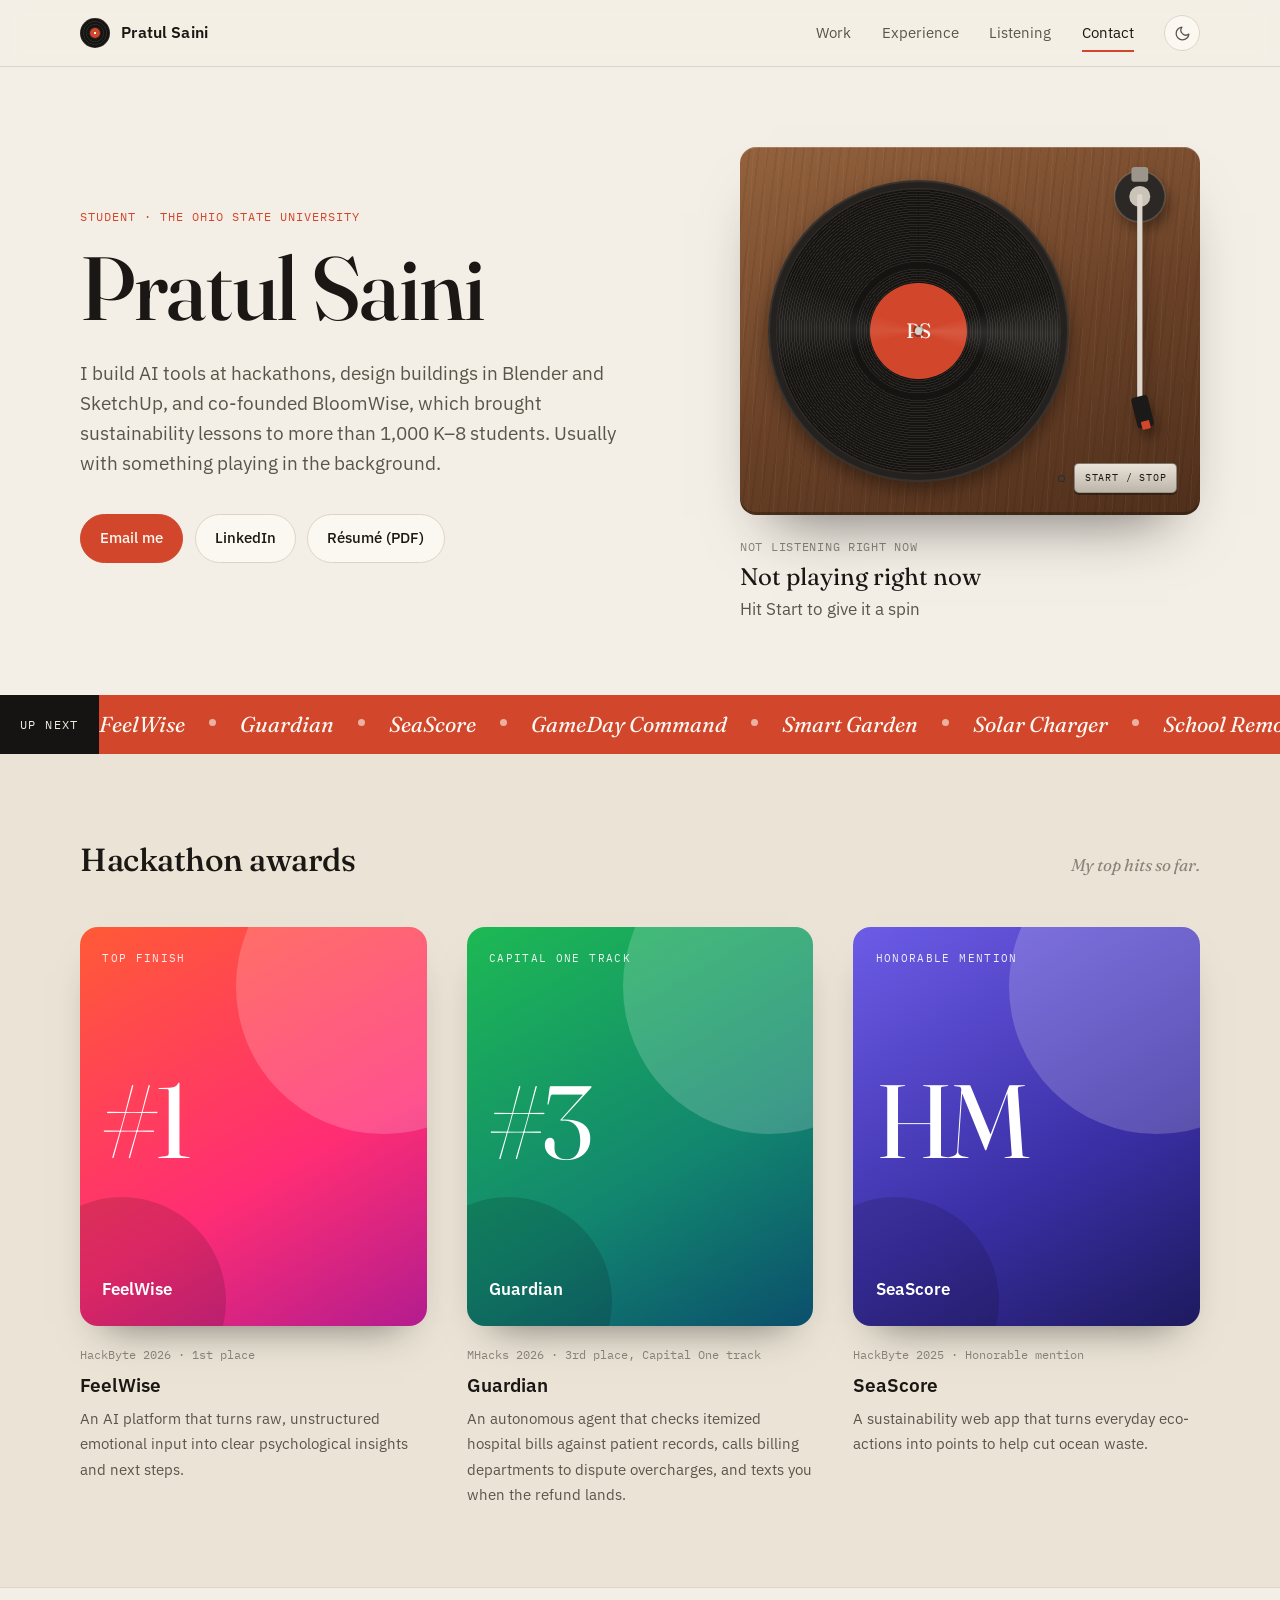
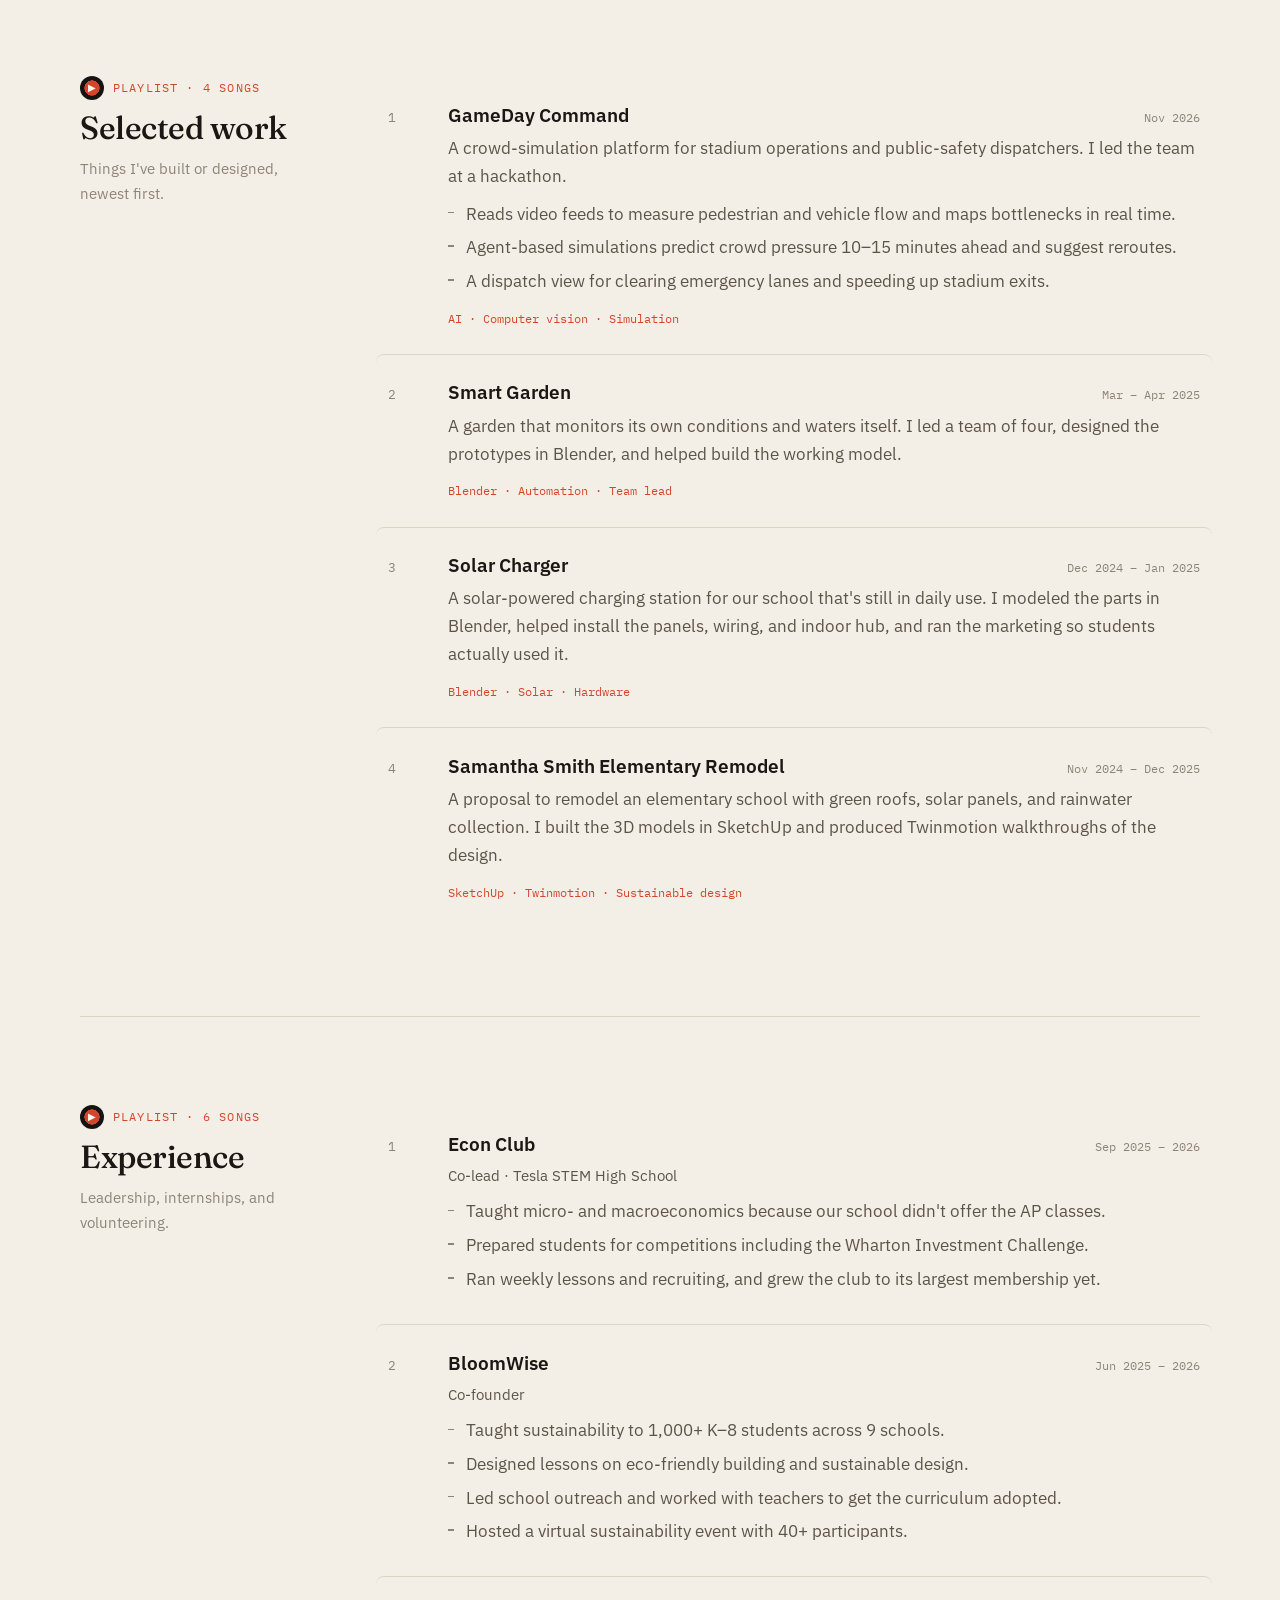
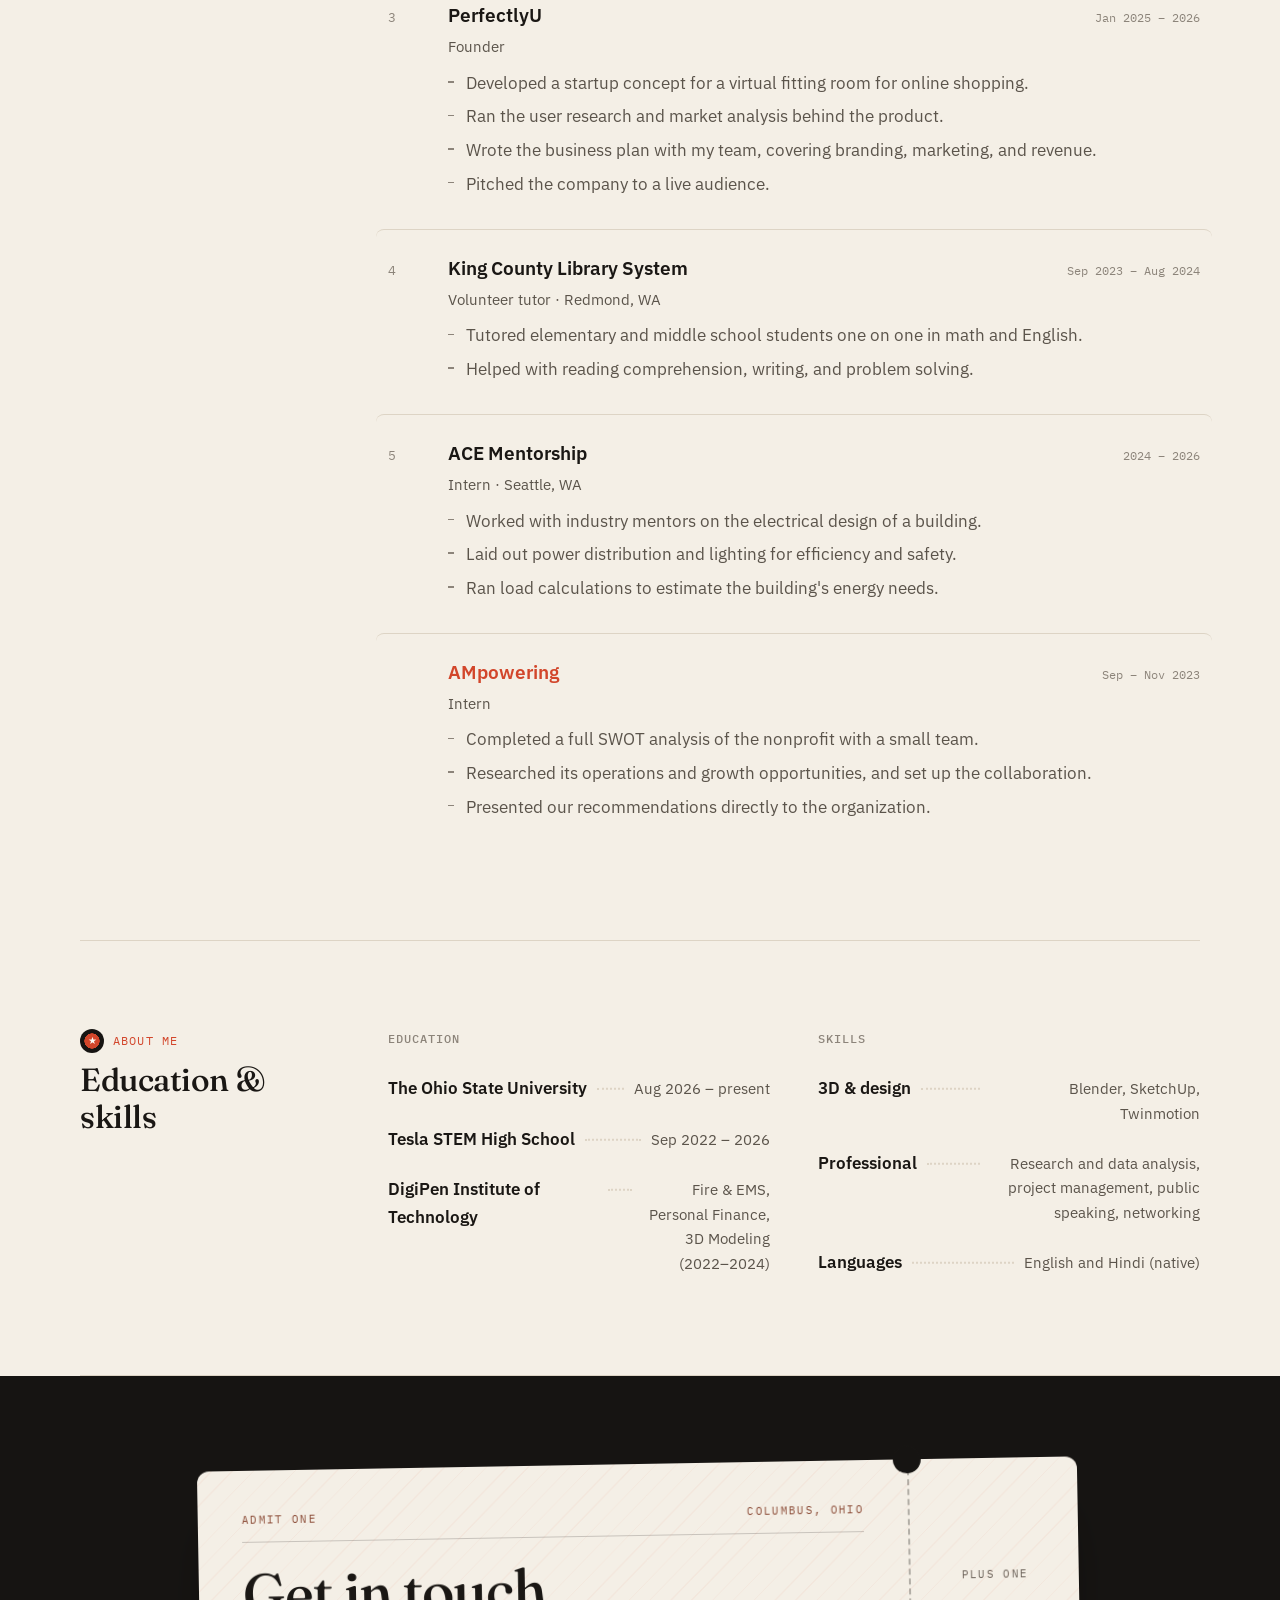
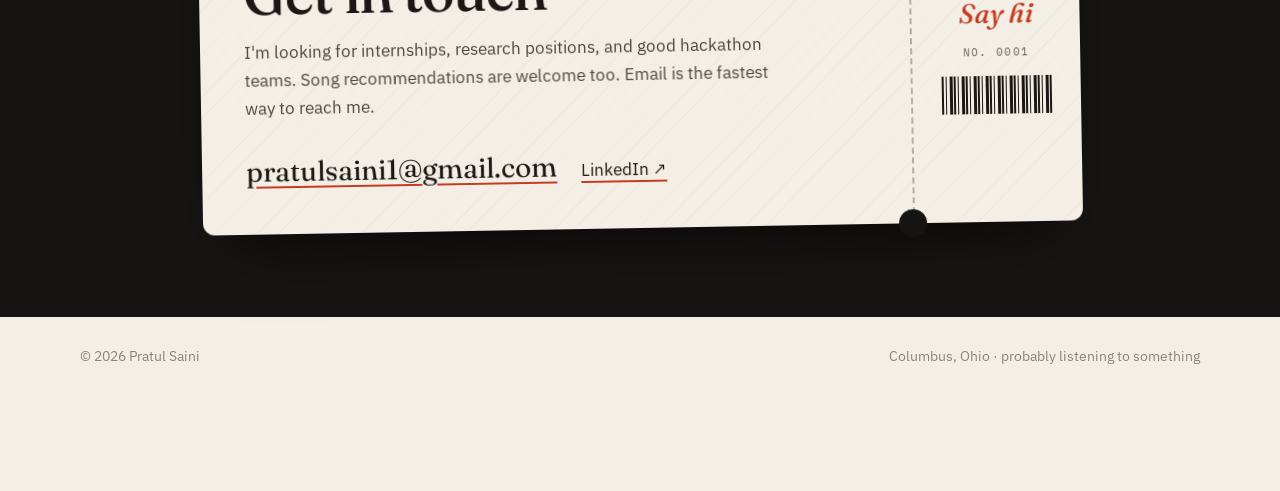
==== commit 06bdc3bb: "Listener-style theme: playlists, Wrapped-style awards, plain wording" ====
--- a/public/index.html
+++ b/public/index.html
@@ -73,23 +73,22 @@
               <rect x="31" y="244" width="8" height="8" rx="1" class="arm-stylus" />
             </g>
           </svg>
-          <p class="tt-brand" aria-hidden="true">PS-1200 · 33⅓ RPM</p>
           <div class="tt-controls">
             <span class="led" aria-hidden="true"></span>
             <button class="tt-start" id="tt-start" type="button" aria-pressed="false">Start / Stop</button>
           </div>
         </div>
         <div class="np">
-          <p class="np-status"><span class="eq" aria-hidden="true"><i></i><i></i><i></i><i></i></span><span id="np-status">Checking Spotify…</span></p>
+          <p class="np-status"><span class="eq" aria-hidden="true"><i></i><i></i><i></i><i></i></span><span id="np-status">Loading…</span></p>
           <p class="np-title"><a id="np-title" target="_blank" rel="noopener">Not playing right now</a></p>
           <p class="np-artist" id="np-artist">Hit Start to give it a spin</p>
         </div>
       </div>
     </section>
 
-    <!-- Setlist ticker -->
-    <div class="ticker" aria-label="Setlist">
-      <span class="ticker-label">Setlist</span>
+    <!-- Up next ticker -->
+    <div class="ticker" aria-label="Up next">
+      <span class="ticker-label">Up next</span>
       <div class="ticker-window">
         <div class="ticker-track">
           <span>FeelWise</span><span>Guardian</span><span>SeaScore</span><span>GameDay Command</span><span>Smart Garden</span><span>Solar Charger</span><span>School Remodel</span><span>BloomWise</span><span>PerfectlyU</span><span>Econ Club</span>
@@ -98,36 +97,39 @@
       </div>
     </div>
 
-    <!-- Awards as record plaques -->
+    <!-- Awards as Wrapped-style cards -->
     <section class="band" id="awards" data-track="Awards" aria-labelledby="awards-h">
       <div class="wrap">
         <div class="band-head">
           <h2 id="awards-h">Hackathon awards</h2>
-          <p>On the wall so far.</p>
+          <p>My top hits so far.</p>
         </div>
         <div class="awards">
           <article class="award">
-            <div class="plaque gold" aria-hidden="true">
-              <div class="plaque-disc"><span>1st</span></div>
-              <p class="plate">FeelWise<small>HackByte 2026</small></p>
+            <div class="wrapped w1" aria-hidden="true">
+              <span class="wrapped-top">Top finish</span>
+              <span class="wrapped-rank">#1</span>
+              <span class="wrapped-name">FeelWise</span>
             </div>
             <p class="event">HackByte 2026 · 1st place</p>
             <h3>FeelWise</h3>
             <p>An AI platform that turns raw, unstructured emotional input into clear psychological insights and next steps.</p>
           </article>
           <article class="award">
-            <div class="plaque bronze" aria-hidden="true">
-              <div class="plaque-disc"><span>3rd</span></div>
-              <p class="plate">Guardian<small>MHacks 2026</small></p>
+            <div class="wrapped w3" aria-hidden="true">
+              <span class="wrapped-top">Capital One track</span>
+              <span class="wrapped-rank">#3</span>
+              <span class="wrapped-name">Guardian</span>
             </div>
             <p class="event">MHacks 2026 · 3rd place, Capital One track</p>
             <h3>Guardian</h3>
             <p>An autonomous agent that checks itemized hospital bills against patient records, calls billing departments to dispute overcharges, and texts you when the refund lands.</p>
           </article>
           <article class="award">
-            <div class="plaque silver" aria-hidden="true">
-              <div class="plaque-disc"><span>HM</span></div>
-              <p class="plate">SeaScore<small>HackByte 2025</small></p>
+            <div class="wrapped whm" aria-hidden="true">
+              <span class="wrapped-top">Honorable mention</span>
+              <span class="wrapped-rank">HM</span>
+              <span class="wrapped-name">SeaScore</span>
             </div>
             <p class="event">HackByte 2025 · Honorable mention</p>
             <h3>SeaScore</h3>
@@ -138,15 +140,15 @@
     </section>
 
     <!-- Work -->
-    <section id="work" class="section wrap" data-track="Side A · Selected work">
+    <section id="work" class="section wrap" data-track="Playlist · Selected work">
       <div class="section-head">
-        <p class="side" data-letter="A">Side A</p>
+        <p class="side" data-letter="▶">Playlist · 4 songs</p>
         <h2>Selected work</h2>
         <p>Things I've built or designed, newest first.</p>
       </div>
       <div class="tracklist">
         <article class="track">
-          <span class="no"><span class="no-num">A1</span><span class="no-play" aria-hidden="true">▶</span><span class="no-eq" aria-hidden="true"><i></i><i></i><i></i></span></span>
+          <span class="no"><span class="no-num">1</span><span class="no-play" aria-hidden="true">▶</span><span class="no-eq" aria-hidden="true"><i></i><i></i><i></i></span></span>
           <h3>GameDay Command</h3>
           <span class="time">Nov 2026</span>
           <div class="track-body">
@@ -160,7 +162,7 @@
           </div>
         </article>
         <article class="track">
-          <span class="no"><span class="no-num">A2</span><span class="no-play" aria-hidden="true">▶</span><span class="no-eq" aria-hidden="true"><i></i><i></i><i></i></span></span>
+          <span class="no"><span class="no-num">2</span><span class="no-play" aria-hidden="true">▶</span><span class="no-eq" aria-hidden="true"><i></i><i></i><i></i></span></span>
           <h3>Smart Garden</h3>
           <span class="time">Mar – Apr 2025</span>
           <div class="track-body">
@@ -169,7 +171,7 @@
           </div>
         </article>
         <article class="track">
-          <span class="no"><span class="no-num">A3</span><span class="no-play" aria-hidden="true">▶</span><span class="no-eq" aria-hidden="true"><i></i><i></i><i></i></span></span>
+          <span class="no"><span class="no-num">3</span><span class="no-play" aria-hidden="true">▶</span><span class="no-eq" aria-hidden="true"><i></i><i></i><i></i></span></span>
           <h3>Solar Charger</h3>
           <span class="time">Dec 2024 – Jan 2025</span>
           <div class="track-body">
@@ -178,7 +180,7 @@
           </div>
         </article>
         <article class="track">
-          <span class="no"><span class="no-num">A4</span><span class="no-play" aria-hidden="true">▶</span><span class="no-eq" aria-hidden="true"><i></i><i></i><i></i></span></span>
+          <span class="no"><span class="no-num">4</span><span class="no-play" aria-hidden="true">▶</span><span class="no-eq" aria-hidden="true"><i></i><i></i><i></i></span></span>
           <h3>Samantha Smith Elementary Remodel</h3>
           <span class="time">Nov 2024 – Dec 2025</span>
           <div class="track-body">
@@ -190,15 +192,15 @@
     </section>
 
     <!-- Experience -->
-    <section id="experience" class="section wrap" data-track="Side B · Experience">
+    <section id="experience" class="section wrap" data-track="Playlist · Experience">
       <div class="section-head">
-        <p class="side" data-letter="B">Side B</p>
+        <p class="side" data-letter="▶">Playlist · 6 songs</p>
         <h2>Experience</h2>
         <p>Leadership, internships, and volunteering.</p>
       </div>
       <div class="tracklist">
         <article class="track">
-          <span class="no"><span class="no-num">B1</span><span class="no-play" aria-hidden="true">▶</span><span class="no-eq" aria-hidden="true"><i></i><i></i><i></i></span></span>
+          <span class="no"><span class="no-num">1</span><span class="no-play" aria-hidden="true">▶</span><span class="no-eq" aria-hidden="true"><i></i><i></i><i></i></span></span>
           <h3>Econ Club</h3>
           <span class="time">Sep 2025 – 2026</span>
           <div class="track-body">
@@ -211,7 +213,7 @@
           </div>
         </article>
         <article class="track">
-          <span class="no"><span class="no-num">B2</span><span class="no-play" aria-hidden="true">▶</span><span class="no-eq" aria-hidden="true"><i></i><i></i><i></i></span></span>
+          <span class="no"><span class="no-num">2</span><span class="no-play" aria-hidden="true">▶</span><span class="no-eq" aria-hidden="true"><i></i><i></i><i></i></span></span>
           <h3>BloomWise</h3>
           <span class="time">Jun 2025 – 2026</span>
           <div class="track-body">
@@ -225,7 +227,7 @@
           </div>
         </article>
         <article class="track">
-          <span class="no"><span class="no-num">B3</span><span class="no-play" aria-hidden="true">▶</span><span class="no-eq" aria-hidden="true"><i></i><i></i><i></i></span></span>
+          <span class="no"><span class="no-num">3</span><span class="no-play" aria-hidden="true">▶</span><span class="no-eq" aria-hidden="true"><i></i><i></i><i></i></span></span>
           <h3>PerfectlyU</h3>
           <span class="time">Jan 2025 – 2026</span>
           <div class="track-body">
@@ -239,7 +241,7 @@
           </div>
         </article>
         <article class="track">
-          <span class="no"><span class="no-num">B4</span><span class="no-play" aria-hidden="true">▶</span><span class="no-eq" aria-hidden="true"><i></i><i></i><i></i></span></span>
+          <span class="no"><span class="no-num">4</span><span class="no-play" aria-hidden="true">▶</span><span class="no-eq" aria-hidden="true"><i></i><i></i><i></i></span></span>
           <h3>King County Library System</h3>
           <span class="time">Sep 2023 – Aug 2024</span>
           <div class="track-body">
@@ -251,7 +253,7 @@
           </div>
         </article>
         <article class="track">
-          <span class="no"><span class="no-num">B5</span><span class="no-play" aria-hidden="true">▶</span><span class="no-eq" aria-hidden="true"><i></i><i></i><i></i></span></span>
+          <span class="no"><span class="no-num">5</span><span class="no-play" aria-hidden="true">▶</span><span class="no-eq" aria-hidden="true"><i></i><i></i><i></i></span></span>
           <h3>ACE Mentorship</h3>
           <span class="time">2024 – 2026</span>
           <div class="track-body">
@@ -264,7 +266,7 @@
           </div>
         </article>
         <article class="track">
-          <span class="no"><span class="no-num">B6</span><span class="no-play" aria-hidden="true">▶</span><span class="no-eq" aria-hidden="true"><i></i><i></i><i></i></span></span>
+          <span class="no"><span class="no-num">6</span><span class="no-play" aria-hidden="true">▶</span><span class="no-eq" aria-hidden="true"><i></i><i></i><i></i></span></span>
           <h3>AMpowering</h3>
           <span class="time">Sep – Nov 2023</span>
           <div class="track-body">
@@ -282,7 +284,7 @@
     <!-- Listening (hidden until listening data loads) -->
     <section id="listening" class="section full wrap" data-track="On repeat" hidden>
       <div class="section-head">
-        <p class="side" data-letter="♪">On repeat</p>
+        <p class="side" data-letter="♥">On repeat</p>
         <h2>What I'm listening to</h2>
         <p>Pulled live from my Spotify listening history. Top picks cover the last month.</p>
       </div>
@@ -303,9 +305,9 @@
     </section>
 
     <!-- Education & skills -->
-    <section id="education" class="section wrap" data-track="Liner notes">
+    <section id="education" class="section wrap" data-track="About me">
       <div class="section-head">
-        <p class="side" data-letter="i">Liner notes</p>
+        <p class="side" data-letter="★">About me</p>
         <h2>Education &amp; skills</h2>
       </div>
       <div class="two-col">
@@ -318,7 +320,7 @@
           </ul>
         </div>
         <div>
-          <h3 class="col-title">Credits</h3>
+          <h3 class="col-title">Skills</h3>
           <ul class="credits">
             <li><strong>3D &amp; design</strong><span class="dots"></span><span class="val">Blender, SketchUp, Twinmotion</span></li>
             <li><strong>Professional</strong><span class="dots"></span><span class="val">Research and data analysis, project management, public speaking, networking</span></li>
@@ -329,11 +331,11 @@
     </section>
 
     <!-- Contact as a concert ticket -->
-    <section id="contact" class="contact" data-track="Encore · Get in touch">
+    <section id="contact" class="contact" data-track="Get in touch">
       <div class="wrap">
         <div class="ticket">
           <div class="ticket-main">
-            <p class="ticket-top"><span>Admit one</span><span>Pratul Saini · Live in Columbus</span></p>
+            <p class="ticket-top"><span>Admit one</span><span>Columbus, Ohio</span></p>
             <h2>Get in touch</h2>
             <p class="ticket-copy">I'm looking for internships, research positions, and good hackathon teams. Song recommendations are welcome too. Email is the fastest way to reach me.</p>
             <div class="ticket-links">
@@ -342,9 +344,9 @@
             </div>
           </div>
           <div class="ticket-stub" aria-hidden="true">
+            <span>Plus one</span>
+            <strong>Say hi</strong>
             <span>No. 0001</span>
-            <strong>Encore</strong>
-            <span>All ages</span>
             <span class="barcode"></span>
           </div>
         </div>
@@ -354,8 +356,8 @@
 
   <footer class="footer">
     <div class="wrap footer-inner">
-      <p>© <span id="year">2026</span> Pratul Saini. Produced and mixed by Pratul Saini.</p>
-      <p>Recorded in Columbus, Ohio</p>
+      <p>© <span id="year">2026</span> Pratul Saini</p>
+      <p>Columbus, Ohio · probably listening to something</p>
     </div>
   </footer>
 
@@ -557,11 +559,17 @@
       onScroll();
     }
 
+    let loading = false;
     async function load() {
+      if (loading) return;
+      loading = true;
+      const ctrl = new AbortController();
+      const timer = setTimeout(() => ctrl.abort(), 10000);
       try {
-        const res = await fetch('/api/spotify', { headers: { Accept: 'application/json' } });
+        const res = await fetch('/api/spotify?t=' + Date.now(), { headers: { Accept: 'application/json' }, cache: 'no-store', signal: ctrl.signal });
         const data = await res.json();
-        if (!data.configured || data.error) throw new Error('offline');
+        if (!data.configured) throw new Error('not set up');
+        if (data.error) throw new Error(data.reason || 'Last.fm error');
 
         const now = data.now;
         const last = (data.recent || [])[0];
@@ -570,7 +578,11 @@
         else setPlayer('idle', null, 'Not listening right now');
         renderLists(data);
       } catch (e) {
+        console.warn('Listening data unavailable:', e && e.message);
         setPlayer('idle', null, 'Not listening right now');
+      } finally {
+        clearTimeout(timer);
+        loading = false;
       }
     }
 
--- a/public/styles.css
+++ b/public/styles.css
@@ -204,10 +204,6 @@
 .turntable.playing .vinyl, .turntable.manual .vinyl { animation-play-state: running; }
 .turntable.playing .tonearm, .turntable.manual .tonearm { transform: rotate(28deg); }
 
-.tt-brand {
-  position: absolute; left: 6%; bottom: 2.2%;
-  font-family: var(--mono); font-size: 0.6rem; letter-spacing: 0.12em; color: var(--plinth-ink);
-}
 .tt-controls { position: absolute; right: 5%; bottom: 6%; display: flex; align-items: center; gap: 0.6rem; }
 .led { width: 7px; height: 7px; border-radius: 50%; background: #4a3b30; box-shadow: inset 0 0 0 1px rgba(0, 0, 0, 0.3); transition: background-color 0.3s, box-shadow 0.3s; }
 .turntable.playing .led, .turntable.manual .led { background: #ff5a3c; box-shadow: 0 0 8px 2px rgba(255, 90, 60, 0.6); }
@@ -231,7 +227,7 @@
 .np-title a[href]:hover { text-decoration: underline; text-decoration-color: var(--accent); text-underline-offset: 4px; }
 .np-artist { color: var(--muted); margin-top: 0.15rem; }
 
-/* ---------- Setlist ticker ---------- */
+/* ---------- Up next ticker ---------- */
 .ticker {
   display: flex; align-items: stretch; overflow: hidden;
   background: var(--accent); color: var(--accent-ink);
@@ -251,50 +247,31 @@
 .ticker-track span::after { content: ""; display: inline-block; width: 7px; height: 7px; border-radius: 50%; background: currentColor; margin: 0 1.5rem; opacity: 0.6; vertical-align: 0.25em; }
 @keyframes marquee { to { transform: translateX(-50%); } }
 
-/* ---------- Awards: record plaques ---------- */
+/* ---------- Awards ---------- */
 .band { background: var(--bg-alt); border-bottom: 1px solid var(--line); padding: 5rem 0; }
 .band-head { display: flex; align-items: baseline; justify-content: space-between; gap: 1rem; margin-bottom: 2.5rem; }
 .band-head h2 { font-size: 2rem; }
 .band-head p { font-family: var(--serif); font-style: italic; color: var(--faint); }
 .awards { display: grid; grid-template-columns: repeat(3, minmax(0, 1fr)); gap: 2.5rem; }
 
-.plaque {
-  --metal: linear-gradient(135deg, #8a6a1d, #f4dc8a 30%, #a37e25 50%, #f1d27a 70%, #8a6a1d);
-  --disc: conic-gradient(from 20deg, #7d5f18, #f6e19a, #a78126, #f3d67f, #8b6b1e, #f6e19a, #7d5f18);
-  position: relative; aspect-ratio: 4 / 4.6; padding: 12% 12% 0;
-  background: radial-gradient(ellipse at 50% 20%, #2a2622, #0f0e0d 75%);
-  border: 10px solid #1d1a17; outline: 1px solid rgba(0, 0, 0, 0.25);
-  box-shadow: inset 0 0 0 2px rgba(255, 255, 255, 0.06), 0 22px 40px -24px rgba(0, 0, 0, 0.6);
-  display: flex; flex-direction: column; align-items: center;
+/* Wrapped-style cards */
+.wrapped {
+  position: relative; overflow: hidden; aspect-ratio: 4 / 4.6; border-radius: 18px; padding: 1.4rem;
+  display: flex; flex-direction: column; justify-content: space-between; color: #fff;
+  box-shadow: 0 22px 40px -24px rgba(0, 0, 0, 0.55);
   transition: transform 0.3s ease;
 }
-.award:hover .plaque { transform: translateY(-4px) rotate(-0.6deg); }
-.plaque.bronze {
-  --metal: linear-gradient(135deg, #6b3a1c, #e8a77a 30%, #8f4f28 50%, #e0986a 70%, #6b3a1c);
-  --disc: conic-gradient(from 20deg, #6b3a1c, #f0b88d, #9a5a30, #e5a274, #74401f, #f0b88d, #6b3a1c);
-}
-.plaque.silver {
-  --metal: linear-gradient(135deg, #6f6c68, #f2f0ec 30%, #8d8a85 50%, #e6e3de 70%, #6f6c68);
-  --disc: conic-gradient(from 20deg, #6f6c68, #f7f5f1, #94918c, #e9e6e1, #77746f, #f7f5f1, #6f6c68);
-}
-.plaque-disc {
-  position: relative; width: 100%; aspect-ratio: 1; border-radius: 50%;
-  background: repeating-radial-gradient(circle, rgba(0, 0, 0, 0.14) 0 1px, transparent 1px 3px), var(--disc);
-  box-shadow: 0 6px 14px rgba(0, 0, 0, 0.5);
-  display: grid; place-items: center;
-}
-.plaque-disc span {
-  display: grid; place-items: center; width: 36%; aspect-ratio: 1; border-radius: 50%;
-  background: #1a1714; color: #f3e6c4; font-family: var(--serif); font-size: clamp(0.9rem, 1.6vw, 1.2rem);
-  box-shadow: 0 0 0 3px rgba(0, 0, 0, 0.25);
-}
-.plate {
-  margin: auto 0 9%; padding: 0.35rem 0.9rem; border-radius: 2px; text-align: center;
-  background: var(--metal); color: #1a1714;
-  font-family: var(--serif); font-size: 0.85rem; line-height: 1.2; text-transform: uppercase; letter-spacing: 0.08em;
-  box-shadow: 0 1px 2px rgba(0, 0, 0, 0.6);
-}
-.plate small { display: block; font-family: var(--mono); font-size: 0.55rem; letter-spacing: 0.12em; opacity: 0.75; }
+.award:hover .wrapped { transform: translateY(-4px) rotate(-1deg); }
+.wrapped::before, .wrapped::after { content: ""; position: absolute; border-radius: 50%; pointer-events: none; }
+.wrapped::before { width: 85%; aspect-ratio: 1; right: -30%; top: -22%; background: rgba(255, 255, 255, 0.18); }
+.wrapped::after { width: 60%; aspect-ratio: 1; left: -18%; bottom: -20%; background: rgba(0, 0, 0, 0.14); }
+.w1 { background: linear-gradient(150deg, #ff5a36, #ff2d74 60%, #b31c8f); }
+.w3 { background: linear-gradient(150deg, #1db954, #12866f 60%, #0b4f6c); }
+.whm { background: linear-gradient(150deg, #6c5ce7, #3b2fa6 60%, #1e1a5e); }
+.wrapped span { position: relative; z-index: 1; }
+.wrapped-top { font-family: var(--mono); font-size: 0.7rem; letter-spacing: 0.12em; text-transform: uppercase; opacity: 0.9; }
+.wrapped-rank { font-family: var(--serif); font-size: clamp(4rem, 9vw, 6.5rem); line-height: 0.85; letter-spacing: -0.04em; }
+.wrapped-name { font-weight: 600; font-size: 1.05rem; }
 
 .event { font-family: var(--mono); font-size: 0.72rem; color: var(--faint); margin: 1.2rem 0 0.3rem; }
 .award h3 { font-size: 1.2rem; font-weight: 600; margin-bottom: 0.35rem; }
@@ -377,7 +354,7 @@
 .row-text span { color: var(--muted); font-size: 0.85rem; white-space: nowrap; overflow: hidden; text-overflow: ellipsis; }
 .row-side { font-family: var(--mono); font-size: 0.7rem; color: var(--faint); white-space: nowrap; }
 
-/* Liner notes: album-credit style with dotted leaders */
+/* About me: dotted leaders between label and detail */
 .two-col { display: grid; grid-template-columns: repeat(2, minmax(0, 1fr)); gap: 3rem; }
 .credits { list-style: none; }
 .credits li { display: flex; align-items: baseline; gap: 0.6rem; padding: 0.7rem 0; }
@@ -479,11 +456,11 @@
   .section { grid-template-columns: 1fr; gap: 1.75rem; padding: 4rem 0; }
   .section-head { position: static; }
   .awards { grid-template-columns: 1fr; gap: 2.25rem; max-width: 560px; }
-  .award { display: grid; grid-template-columns: 130px minmax(0, 1fr); column-gap: 1.25rem; align-items: start; }
-  .award .plaque { grid-row: 1 / span 3; border-width: 6px; padding: 10% 10% 0; }
+  .award { display: grid; grid-template-columns: 120px minmax(0, 1fr); column-gap: 1.25rem; align-items: start; }
+  .award .wrapped { grid-row: 1 / span 3; padding: 0.8rem; border-radius: 12px; }
+  .award .wrapped-rank { font-size: 2.8rem; }
+  .award .wrapped-top, .award .wrapped-name { font-size: 0.6rem; }
   .award .event { margin-top: 0; }
-  .plate { font-size: 0.6rem; padding: 0.25rem 0.4rem; }
-  .plate small { display: none; }
   .listening { grid-template-columns: 1fr; gap: 2rem; }
   .dock-live { display: none !important; }
 }
@@ -525,7 +502,7 @@
   body { font-size: 1rem; line-height: 1.4; background: #fff !important; padding: 0; }
   * { transition: none !important; animation: none !important; }
   .nav, .player, .actions, .side, .section-head p, .footer, .contact, #listening, .kicker,
-  .ticker, .plaque, .dock, .band-head p, .no { display: none !important; }
+  .ticker, .wrapped, .dock, .band-head p, .no { display: none !important; }
   .hero { display: block; padding: 0 0 0.5rem; }
   .hero h1 { font-size: 22pt; margin-bottom: 0.3rem; }
   .hero-lede { font-size: 1rem; max-width: none; }
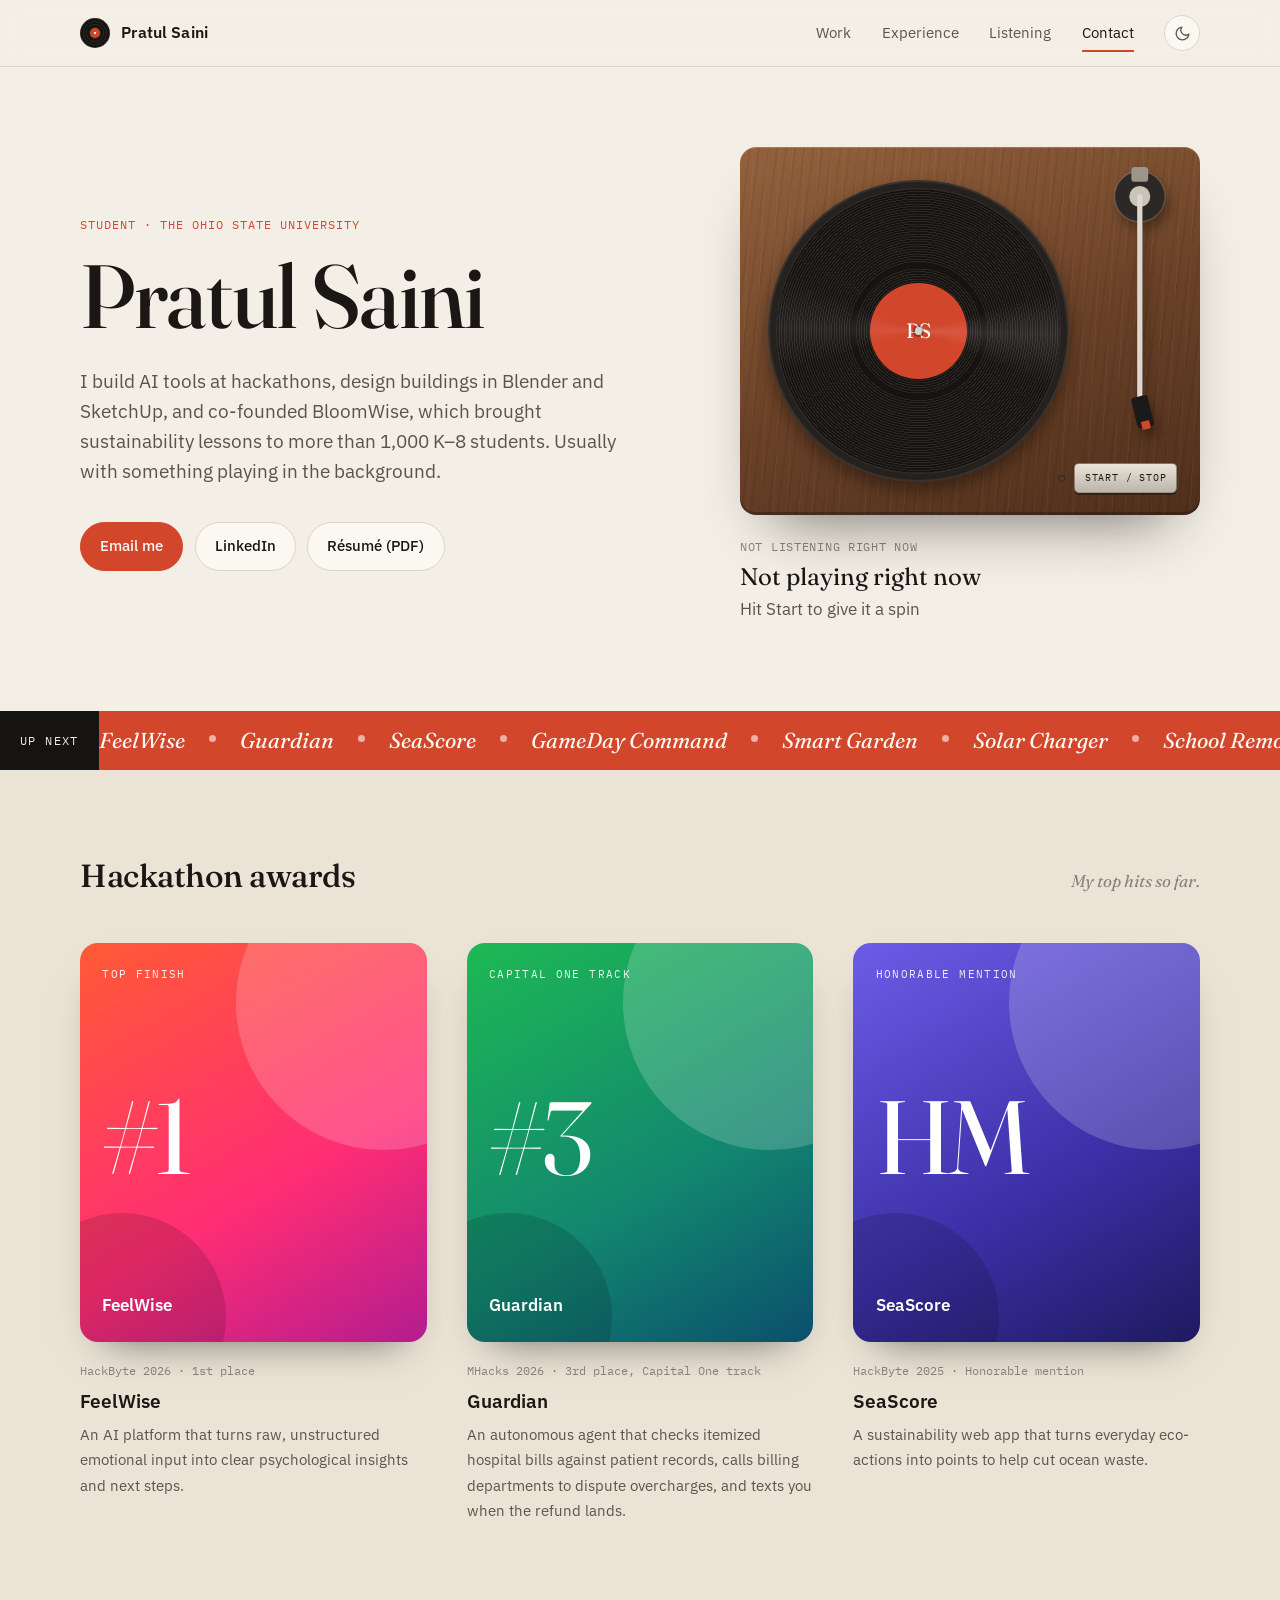
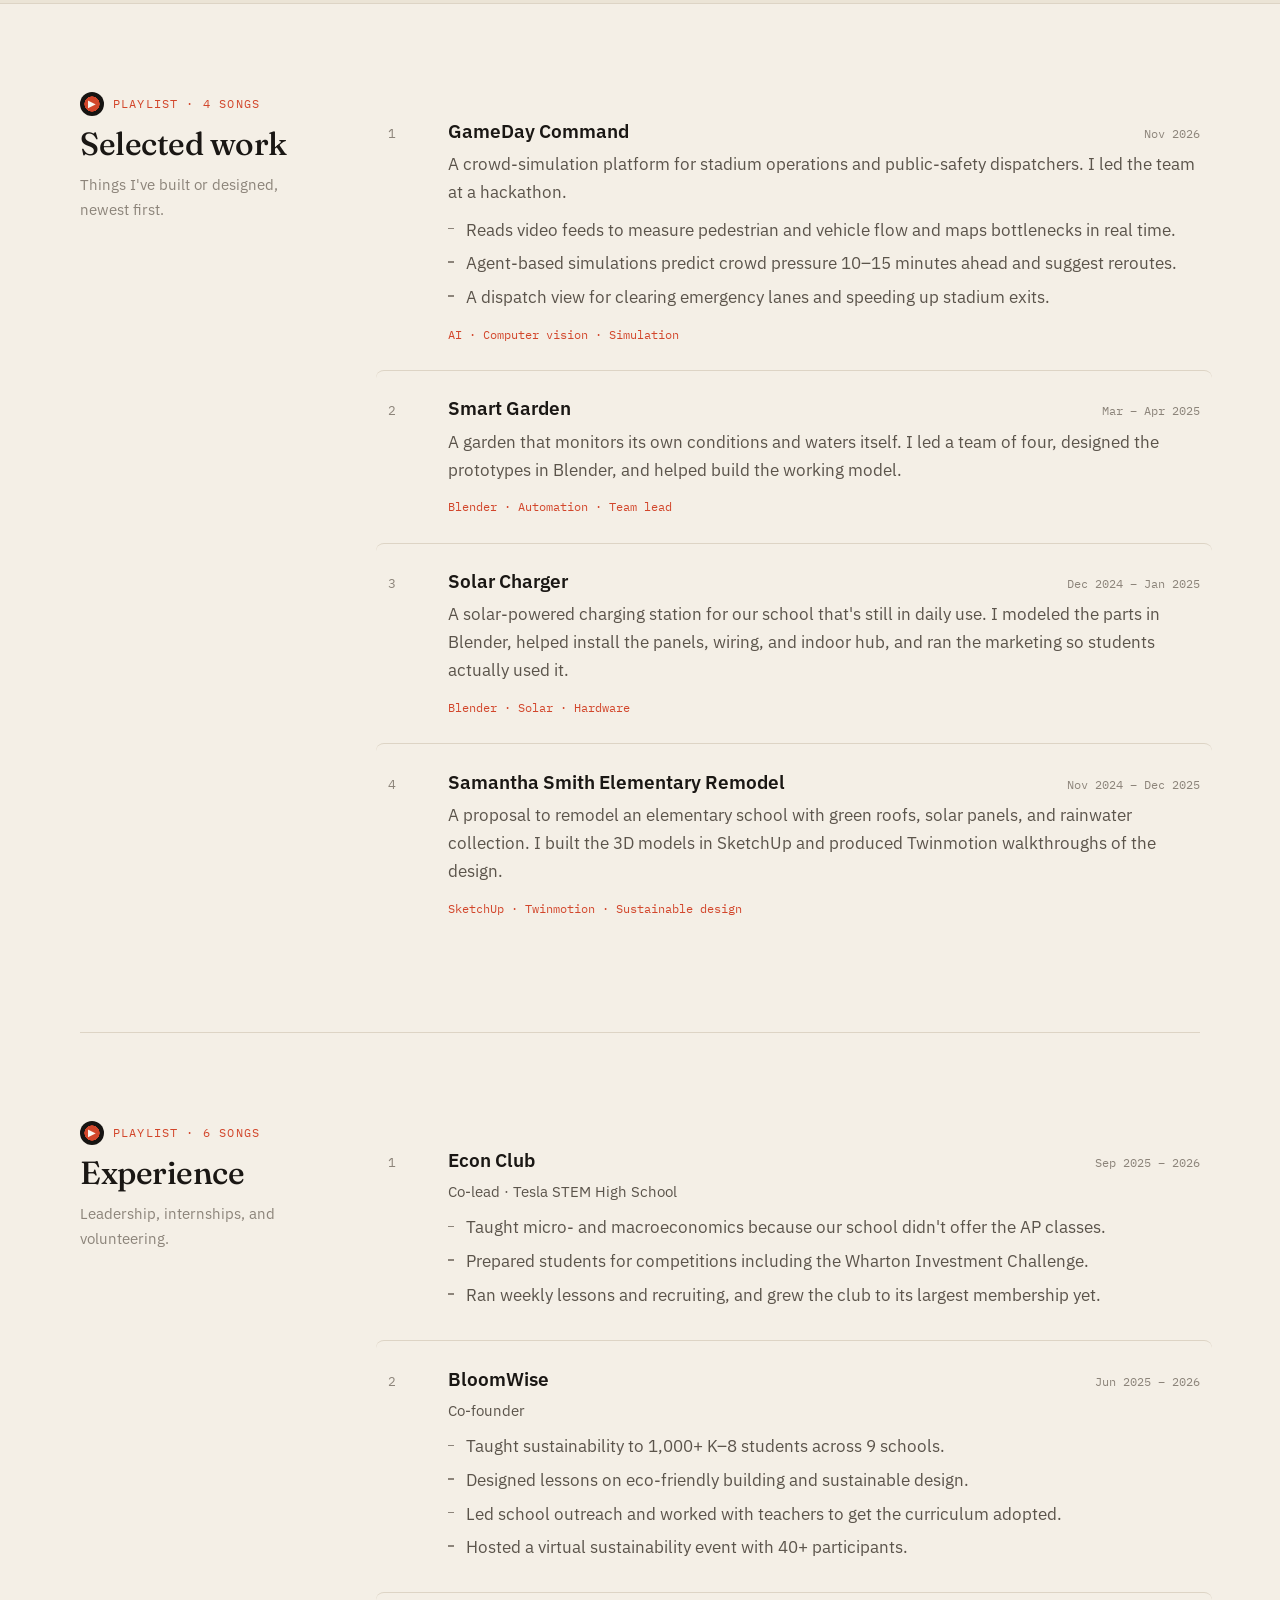
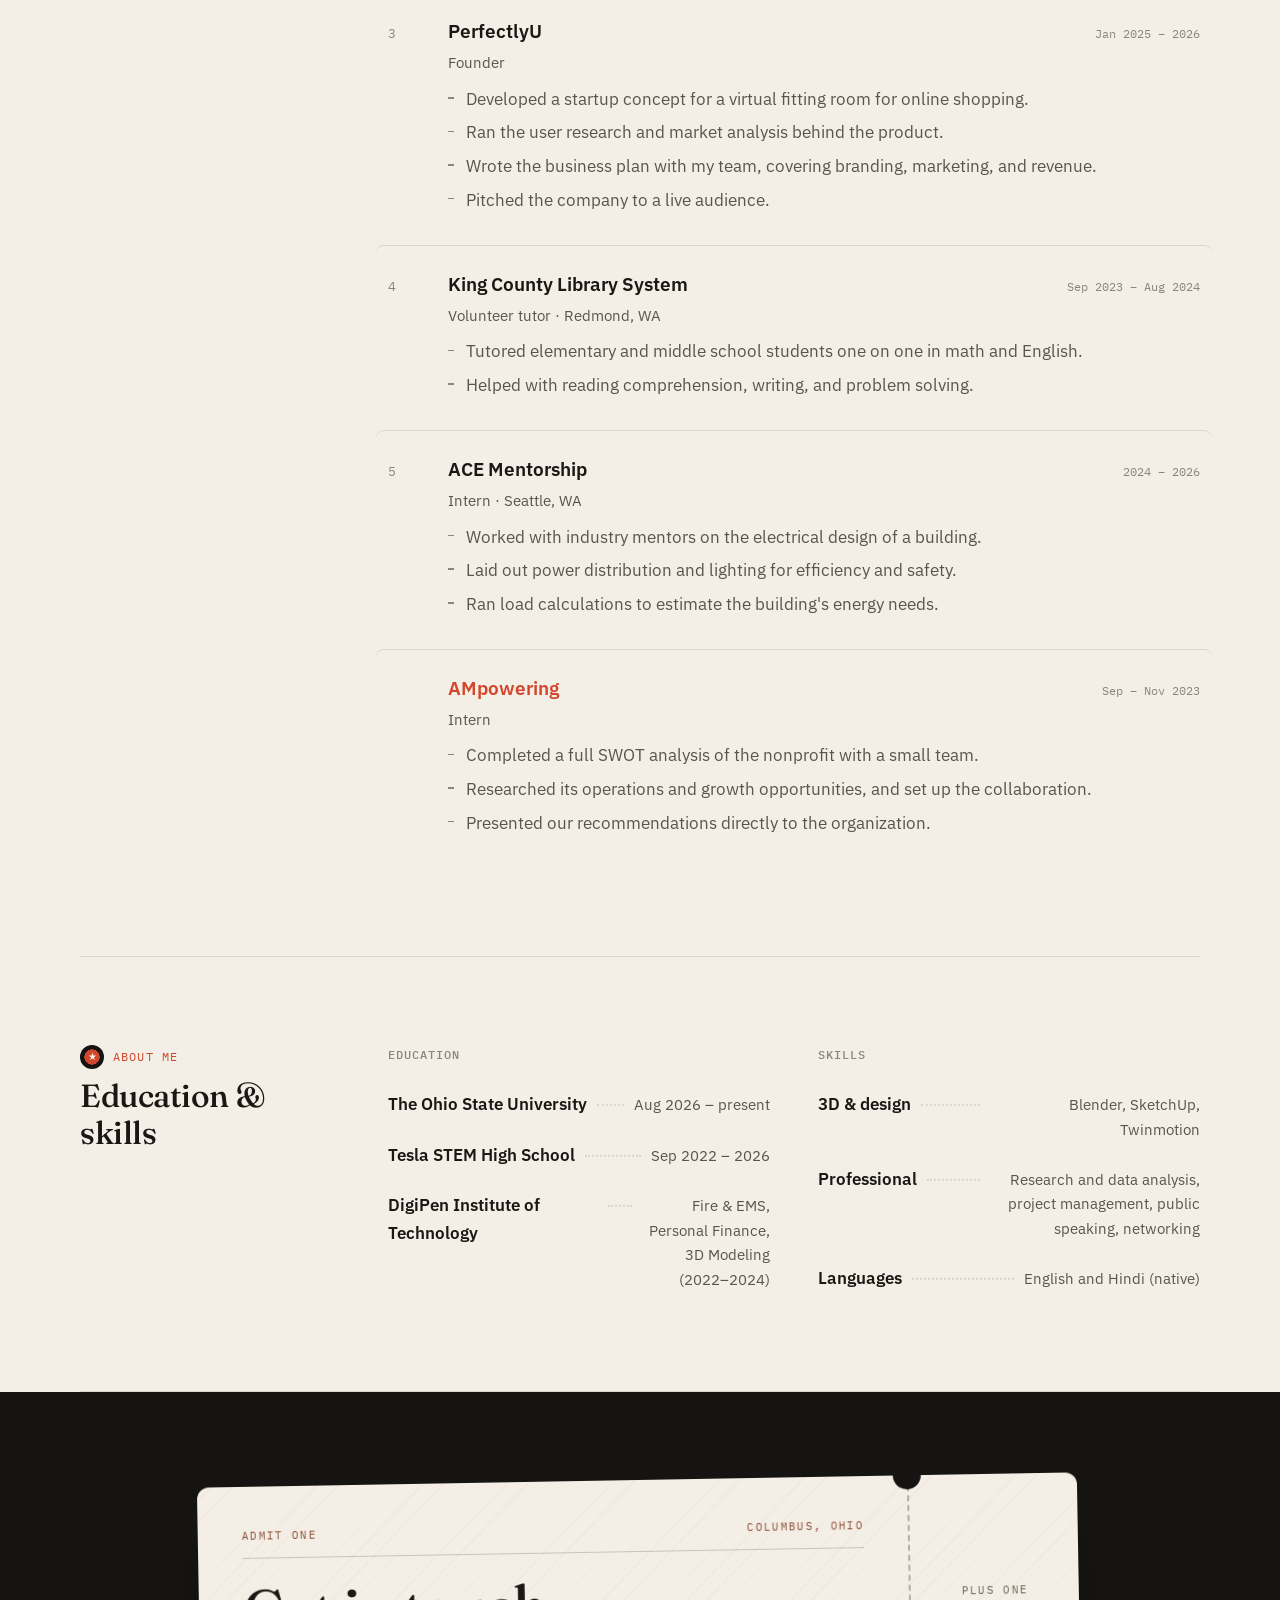
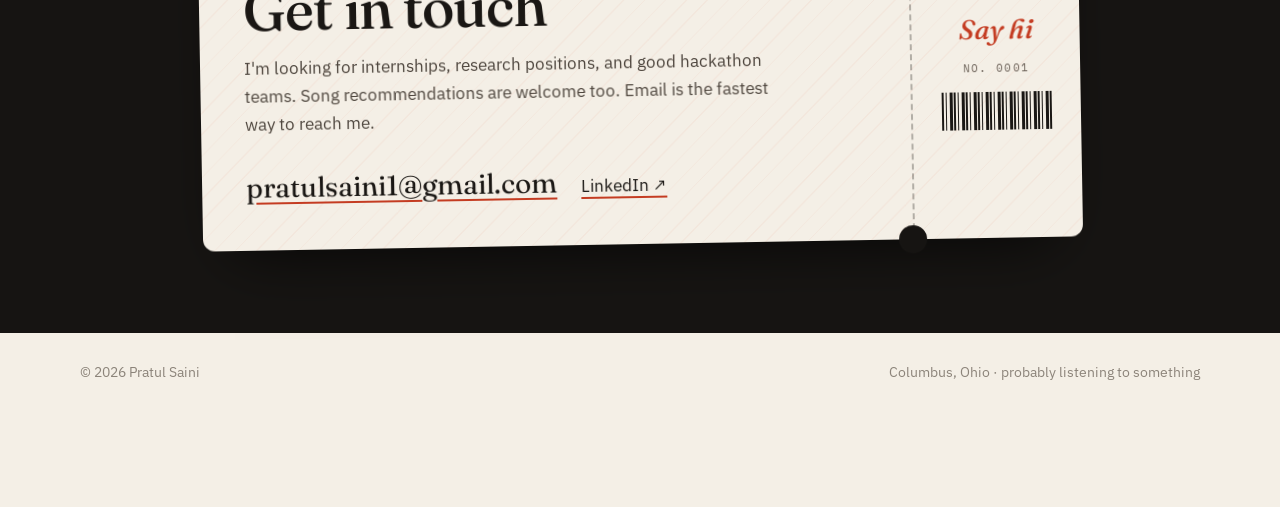
==== commit db19976b: "Live updates, listen along, and suggest-a-song playlist" ====
--- a/public/index.html
+++ b/public/index.html
@@ -82,6 +82,21 @@
           <p class="np-status"><span class="eq" aria-hidden="true"><i></i><i></i><i></i><i></i></span><span id="np-status">Loading…</span></p>
           <p class="np-title"><a id="np-title" target="_blank" rel="noopener">Not playing right now</a></p>
           <p class="np-artist" id="np-artist">Hit Start to give it a spin</p>
+          <div class="np-progress" id="np-progress" hidden>
+            <span id="np-elapsed">0:00</span>
+            <div class="bar"><div class="fill" id="np-fill"></div></div>
+            <span id="np-duration">0:00</span>
+          </div>
+          <div class="np-actions">
+            <button class="chip chip-solid" id="listen-btn" type="button" hidden>
+              <svg viewBox="0 0 24 24" width="14" height="14" aria-hidden="true"><path d="M7 4.5v15l12-7.5z" fill="currentColor"/></svg>
+              <span id="listen-label">Listen along</span>
+            </button>
+            <button class="chip" id="suggest-btn" type="button" hidden>
+              <svg viewBox="0 0 24 24" width="14" height="14" aria-hidden="true"><path d="M12 5v14M5 12h14" stroke="currentColor" stroke-width="2.2" stroke-linecap="round"/></svg>
+              Suggest a song
+            </button>
+          </div>
         </div>
       </div>
     </section>
@@ -286,7 +301,7 @@
       <div class="section-head">
         <p class="side" data-letter="♥">On repeat</p>
         <h2>What I'm listening to</h2>
-        <p>Pulled live from my Spotify listening history. Top picks cover the last month.</p>
+        <p>Pulled live from my Spotify. Top picks cover the last four weeks.</p>
       </div>
       <div class="listening">
         <div>
@@ -379,8 +394,31 @@
         <span id="dock-total">0:00</span>
       </div>
     </div>
+    <div class="dock-embed" id="dock-embed" hidden>
+      <div class="dock-embed-head">
+        <label class="follow"><input type="checkbox" id="follow" checked /> Follow along with what I'm playing</label>
+        <button class="dock-close" id="embed-close" type="button" aria-label="Close player">×</button>
+      </div>
+      <div id="embed-target"></div>
+    </div>
     <p class="dock-live" id="dock-live" hidden><span class="eq on" aria-hidden="true"><i></i><i></i><i></i><i></i></span><span id="dock-song"></span></p>
   </div>
+
+  <dialog class="suggest" id="suggest" aria-labelledby="suggest-h">
+    <form method="dialog" class="suggest-inner" id="suggest-form">
+      <div class="suggest-head">
+        <div>
+          <p class="side" data-letter="+">Suggested Songs</p>
+          <h2 id="suggest-h">Suggest a song</h2>
+          <p class="suggest-sub">Search Spotify and pick one. It goes straight into my <a id="suggest-pl" target="_blank" rel="noopener">Suggested Songs</a> playlist.</p>
+        </div>
+        <button class="dock-close" value="close" aria-label="Close">×</button>
+      </div>
+      <input class="suggest-input" id="suggest-q" type="search" placeholder="Song or artist" autocomplete="off" maxlength="100" />
+      <p class="suggest-msg" id="suggest-msg" aria-live="polite"></p>
+      <ul class="music-list suggest-results" id="suggest-results"></ul>
+    </form>
+  </dialog>
 
   <script>
   (() => {
@@ -459,7 +497,7 @@
         const p = max > 0 ? Math.min(1, Math.max(0, scrollY / max)) : 0;
         $('dock-fill').style.width = (p * 100).toFixed(2) + '%';
         $('dock-elapsed').textContent = fmt(p * totalMs);
-        dock.classList.toggle('show', scrollY > 320);
+        dock.classList.toggle('show', scrollY > 320 || dock.classList.contains('has-embed'));
         $('dock-side').textContent = visibleSections()[currentIndex()].dataset.track;
       });
     };
@@ -485,7 +523,7 @@
       scrollTo({ top: ((e.clientX - r.left) / r.width) * max, behavior: 'smooth' });
     });
 
-    // ---------- Live listening (Spotify history via Last.fm) ----------
+    // ---------- Live listening from Spotify ----------
     const safeUrl = (u) => (typeof u === 'string' && u.startsWith('https://open.spotify.com/') ? u : null);
     const safeImg = (u) => (typeof u === 'string' && u.startsWith('https://') ? u : null);
     const ago = (iso) => {
@@ -512,6 +550,139 @@
       return img;
     };
 
+    // ---------- Listen along (Spotify embed in the bottom bar) ----------
+    const validId = (id) => typeof id === 'string' && /^[A-Za-z0-9]{22}$/.test(id);
+    let current = null;          // the song shown on the turntable
+    let embed = null;            // Spotify embed controller
+    let embedId = null;          // song loaded in the embed
+    let embedPaused = true;
+    let apiLoading = null;
+
+    function loadEmbedApi() {
+      if (apiLoading) return apiLoading;
+      apiLoading = new Promise((resolve) => {
+        window.onSpotifyIframeApiReady = (IFrameAPI) => resolve(IFrameAPI);
+        const s = document.createElement('script');
+        s.src = 'https://open.spotify.com/embed/iframe-api/v1';
+        s.async = true;
+        document.head.appendChild(s);
+      });
+      return apiLoading;
+    }
+
+    async function openEmbed(id) {
+      if (!validId(id)) return;
+      $('dock-embed').hidden = false;
+      dock.classList.add('show', 'has-embed');
+      if (embed) { playInEmbed(id, true); return; }
+      const IFrameAPI = await loadEmbedApi();
+      IFrameAPI.createController($('embed-target'), { uri: 'spotify:track:' + id, width: '100%', height: 80 }, (controller) => {
+        embed = controller;
+        embedId = id;
+        controller.addListener('playback_update', (e) => { embedPaused = Boolean(e.data && e.data.isPaused); });
+        controller.addListener('ready', () => controller.play());
+      });
+      $('listen-label').textContent = 'Listening along';
+    }
+
+    function playInEmbed(id, start) {
+      if (!embed || !validId(id) || id === embedId) return;
+      embedId = id;
+      embed.loadUri('spotify:track:' + id);
+      if (start) embed.play();
+    }
+
+    $('listen-btn').addEventListener('click', () => current && openEmbed(current.id));
+    $('embed-close').addEventListener('click', () => {
+      if (embed) embed.pause();
+      $('dock-embed').hidden = true;
+      dock.classList.remove('has-embed');
+      $('listen-label').textContent = 'Listen along';
+      onScroll();
+    });
+
+    // When I switch songs, the visitor's player follows (if they left "Follow along" on).
+    function followAlong(t) {
+      if (!embed || $('dock-embed').hidden || !$('follow').checked || !t) return;
+      if (t.id !== embedId) playInEmbed(t.id, !embedPaused);
+    }
+
+    // ---------- Suggest a song ----------
+    const dialog = $('suggest');
+    let searchTimer = null, searchSeq = 0;
+    $('suggest-btn').addEventListener('click', () => {
+      dialog.showModal();
+      $('suggest-q').focus();
+    });
+    dialog.addEventListener('click', (e) => { if (e.target === dialog) dialog.close(); });
+    $('suggest-form').addEventListener('submit', (e) => { if (e.submitter && e.submitter.value === 'close') return; e.preventDefault(); });
+
+    $('suggest-q').addEventListener('input', () => {
+      clearTimeout(searchTimer);
+      const q = $('suggest-q').value.trim();
+      if (q.length < 2) { $('suggest-results').replaceChildren(); $('suggest-msg').textContent = ''; return; }
+      searchTimer = setTimeout(() => runSearch(q), 350);
+    });
+
+    async function runSearch(q) {
+      const seq = ++searchSeq;
+      $('suggest-msg').textContent = 'Searching…';
+      try {
+        const res = await fetch('/api/spotify/search?q=' + encodeURIComponent(q));
+        const data = await res.json();
+        if (seq !== searchSeq) return; // a newer search started
+        const list = $('suggest-results');
+        list.replaceChildren();
+        const results = (data.results || []).filter((t) => validId(t.id));
+        $('suggest-msg').textContent = results.length ? '' : 'No songs found. Try another search.';
+        results.forEach((t) => {
+          const li = el('li');
+          const rowEl = el('div', 'row');
+          rowEl.append(art(t.image, 'art'));
+          const text = el('span', 'row-text');
+          text.append(el('strong', null, t.name), el('span', null, t.artists));
+          const add = el('button', 'chip chip-solid', 'Add');
+          add.type = 'button';
+          add.addEventListener('click', () => addSuggestion(t, add));
+          rowEl.append(text, add);
+          li.append(rowEl);
+          list.append(li);
+        });
+      } catch (e) {
+        if (seq === searchSeq) $('suggest-msg').textContent = 'Search isn\u2019t working right now. Try again in a bit.';
+      }
+    }
+
+    async function addSuggestion(t, btn) {
+      btn.disabled = true;
+      btn.textContent = 'Adding…';
+      try {
+        const res = await fetch('/api/spotify/suggest', {
+          method: 'POST',
+          headers: { 'Content-Type': 'application/json' },
+          body: JSON.stringify({ id: t.id }),
+        });
+        const data = await res.json();
+        if (data.ok) {
+          btn.textContent = data.duplicate ? 'Already added' : 'Added ✓';
+          $('suggest-msg').textContent = data.duplicate
+            ? 'Someone already suggested that one. Thanks anyway!'
+            : 'Thanks! "' + t.name + '" is in the playlist.';
+          const pl = safePlaylist(data.playlistUrl);
+          if (pl) $('suggest-pl').href = pl;
+        } else {
+          btn.disabled = false;
+          btn.textContent = 'Add';
+          $('suggest-msg').textContent = data.reason || 'Couldn\u2019t add that song. Try again later.';
+        }
+      } catch (e) {
+        btn.disabled = false;
+        btn.textContent = 'Add';
+        $('suggest-msg').textContent = 'Couldn\u2019t add that song. Try again later.';
+      }
+    }
+    const safePlaylist = (u) => (typeof u === 'string' && u.startsWith('https://open.spotify.com/playlist/') ? u : null);
+
     function setPlayer(mode, t, statusText) {
       deck.classList.toggle('playing', mode === 'playing');
       $('player').dataset.mode = mode;
@@ -527,9 +698,34 @@
       $('label').style.backgroundImage = img ? 'url("' + img.replace(/"/g, '%22') + '")' : '';
       $('label').classList.toggle('has-art', Boolean(img));
 
+      current = t && validId(t.id) ? t : null;
+      $('listen-btn').hidden = !current;
+      followAlong(mode === 'playing' ? t : null);
+
       const live = mode === 'playing' && t;
       $('dock-live').hidden = !live;
       if (live) $('dock-song').textContent = t.name + ' — ' + t.artists;
+    }
+
+    let ticker = null;
+    function startProgress(now) {
+      clearInterval(ticker);
+      const bar = $('np-progress');
+      if (!now || !now.durationMs) { bar.hidden = true; return; }
+      bar.hidden = false;
+      const base = now.progressMs || 0, at = Date.now(), dur = now.durationMs;
+      let reloaded = false;
+      const draw = () => {
+        const p = now.isPlaying ? base + (Date.now() - at) : base;
+        const c = Math.min(p, dur);
+        $('np-elapsed').textContent = fmt(c);
+        $('np-duration').textContent = fmt(dur);
+        $('np-fill').style.width = (c / dur * 100).toFixed(2) + '%';
+        // Song ended: fetch the next one, once.
+        if (now.isPlaying && !reloaded && p > dur + 3000) { reloaded = true; load(); }
+      };
+      draw();
+      if (now.isPlaying) ticker = setInterval(draw, 1000);
     }
 
     function renderLists(data) {
@@ -550,7 +746,7 @@
         return li;
       };
 
-      (data.topTracks || []).forEach((t) => tracks.append(row(t, t.artists, t.plays ? t.plays + ' plays' : null)));
+      (data.topTracks || []).forEach((t, i) => tracks.append(row(t, t.artists, '#' + (i + 1))));
       (data.topArtists || []).forEach((a) => artists.append(row(a, a.detail || 'Artist', null, true)));
       (data.recent || []).slice(0, 5).forEach((t) => recent.append(row(t, t.artists, ago(t.playedAt))));
 
@@ -569,17 +765,21 @@
         const res = await fetch('/api/spotify?t=' + Date.now(), { headers: { Accept: 'application/json' }, cache: 'no-store', signal: ctrl.signal });
         const data = await res.json();
         if (!data.configured) throw new Error('not set up');
-        if (data.error) throw new Error(data.reason || 'Last.fm error');
+        if (data.error) throw new Error(data.reason || 'Spotify error');
 
         const now = data.now;
         const last = (data.recent || [])[0];
-        if (now && now.isPlaying) setPlayer('playing', now, 'Listening now');
+        if (now && now.isPlaying) setPlayer('playing', now, 'Listening now on Spotify');
+        else if (now) setPlayer('paused', now, 'Paused on Spotify');
         else if (last) setPlayer('recent', last, 'Last played ' + ago(last.playedAt));
         else setPlayer('idle', null, 'Not listening right now');
+        startProgress(now);
         renderLists(data);
+        $('suggest-btn').hidden = false;
       } catch (e) {
         console.warn('Listening data unavailable:', e && e.message);
         setPlayer('idle', null, 'Not listening right now');
+        startProgress(null);
       } finally {
         clearTimeout(timer);
         loading = false;
@@ -587,7 +787,7 @@
     }
 
     load();
-    setInterval(() => { if (!document.hidden) load(); }, 30000);
+    setInterval(() => { if (!document.hidden) load(); }, 10000);
     document.addEventListener('visibilitychange', () => { if (!document.hidden) load(); });
   })();
   </script>
--- a/public/styles.css
+++ b/public/styles.css
@@ -226,6 +226,23 @@
 .np-title a { text-decoration: none; }
 .np-title a[href]:hover { text-decoration: underline; text-decoration-color: var(--accent); text-underline-offset: 4px; }
 .np-artist { color: var(--muted); margin-top: 0.15rem; }
+.np-progress {
+  display: grid; grid-template-columns: auto 1fr auto; align-items: center; gap: 0.7rem;
+  margin-top: 0.9rem; font-family: var(--mono); font-size: 0.72rem; color: var(--faint);
+}
+.np-progress .bar { height: 3px; border-radius: 2px; background: var(--line); overflow: hidden; }
+.np-progress .fill { height: 100%; width: 0; background: var(--text); transition: width 1s linear; }
+.player[data-mode="paused"] .np-status { color: var(--muted); }
+.np-actions { display: flex; flex-wrap: wrap; gap: 0.5rem; margin-top: 1rem; }
+.chip {
+  display: inline-flex; align-items: center; gap: 0.4rem; padding: 0.45rem 0.85rem; border-radius: 999px;
+  border: 1px solid var(--line); background: var(--paper); color: var(--text); cursor: pointer;
+  font-size: 0.85rem; font-weight: 500; white-space: nowrap; transition: border-color 0.15s, background-color 0.15s;
+}
+.chip:hover { border-color: var(--text); }
+.chip-solid { background: var(--text); border-color: var(--text); color: var(--bg); }
+.chip-solid:hover { background: var(--accent); border-color: var(--accent); color: var(--accent-ink); }
+.chip:disabled { opacity: 0.6; cursor: default; }
 
 /* ---------- Up next ticker ---------- */
 .ticker {
@@ -449,6 +466,39 @@
 }
 .dock-live span:last-child { white-space: nowrap; overflow: hidden; text-overflow: ellipsis; }
 
+/* Listen-along player inside the dock */
+.dock.has-embed { flex-wrap: wrap; }
+.dock-embed { flex-basis: 100%; order: -1; }
+.dock-embed-head { display: flex; justify-content: space-between; align-items: center; gap: 1rem; margin: 0 0 0.4rem 0.4rem; }
+.follow { display: inline-flex; align-items: center; gap: 0.45rem; font-size: 0.8rem; color: var(--muted); cursor: pointer; }
+.follow input { accent-color: var(--accent); }
+#embed-target, .dock-embed iframe { display: block; width: 100%; height: 80px; border: 0; border-radius: 12px; }
+.dock-close {
+  display: grid; place-items: center; width: 30px; height: 30px; border-radius: 50%; flex: none;
+  border: 1px solid var(--line); background: var(--paper); cursor: pointer; font-size: 1.1rem; line-height: 1; color: var(--muted);
+}
+.dock-close:hover { color: var(--accent); border-color: var(--accent); }
+
+/* Suggest-a-song dialog */
+.suggest {
+  width: min(560px, calc(100% - 24px)); max-height: min(640px, calc(100% - 48px));
+  margin: auto; padding: 0; border: 1px solid var(--line); border-radius: 18px;
+  background: var(--bg); color: var(--text); box-shadow: 0 30px 80px -30px rgba(0, 0, 0, 0.6);
+}
+.suggest::backdrop { background: rgba(20, 18, 16, 0.55); backdrop-filter: blur(3px); }
+.suggest-inner { padding: 1.5rem; display: flex; flex-direction: column; gap: 0.9rem; }
+.suggest-head { display: flex; justify-content: space-between; gap: 1rem; align-items: flex-start; }
+.suggest h2 { font-size: 1.8rem; line-height: 1.1; }
+.suggest-sub { color: var(--muted); font-size: 0.92rem; margin-top: 0.4rem; }
+.suggest-sub a { color: var(--accent); }
+.suggest-input {
+  width: 100%; padding: 0.8rem 1rem; border-radius: 12px; border: 1px solid var(--line);
+  background: var(--paper); color: var(--text); font: inherit;
+}
+.suggest-input:focus { outline: 2px solid var(--accent); outline-offset: 1px; }
+.suggest-msg { min-height: 1.2em; font-size: 0.88rem; color: var(--muted); }
+.suggest-results { max-height: 340px; overflow-y: auto; }
+
 /* ---------- Responsive ---------- */
 @media (max-width: 960px) {
   .hero { grid-template-columns: 1fr; gap: 3rem; padding: 4rem 0 3.5rem; }
@@ -463,6 +513,7 @@
   .award .event { margin-top: 0; }
   .listening { grid-template-columns: 1fr; gap: 2rem; }
   .dock-live { display: none !important; }
+  .follow { font-size: 0.72rem; }
 }
 @media (max-width: 640px) {
   body { font-size: 1rem; }
@@ -502,7 +553,7 @@
   body { font-size: 1rem; line-height: 1.4; background: #fff !important; padding: 0; }
   * { transition: none !important; animation: none !important; }
   .nav, .player, .actions, .side, .section-head p, .footer, .contact, #listening, .kicker,
-  .ticker, .wrapped, .dock, .band-head p, .no { display: none !important; }
+  .ticker, .wrapped, .dock, .suggest, .band-head p, .no { display: none !important; }
   .hero { display: block; padding: 0 0 0.5rem; }
   .hero h1 { font-size: 22pt; margin-bottom: 0.3rem; }
   .hero-lede { font-size: 1rem; max-width: none; }
